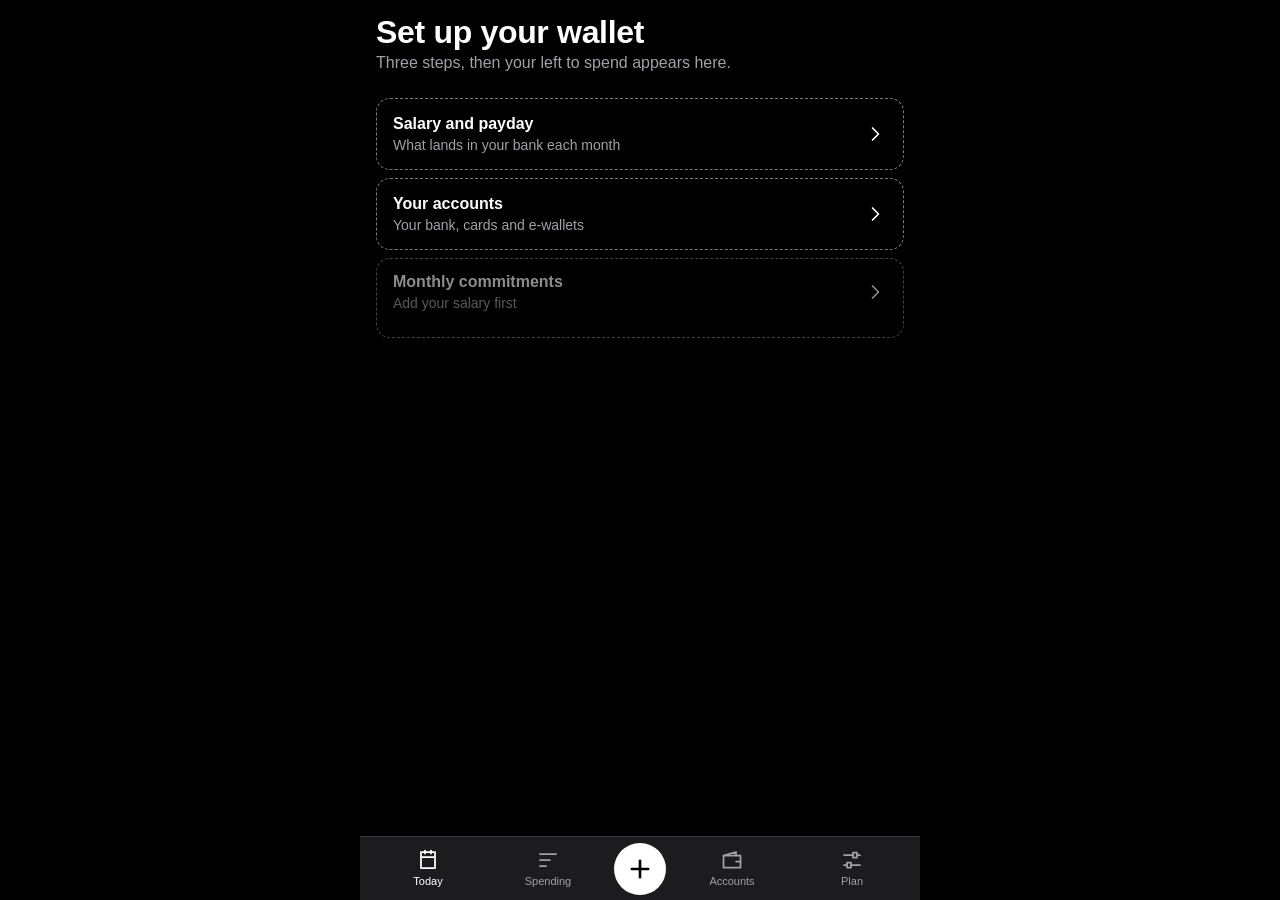
==== index.html @ de6850b3 "feat: redesign UI as Wallet cards Co-Authored-By: Claude Opus 5.5 <noreply@anthropic.com> Claude-Ses" ====
<!doctype html>
<html lang="en">
<head>
<meta charset="utf-8">
<meta name="viewport" content="width=device-width,initial-scale=1,viewport-fit=cover">
<title>Left to Spend</title>
<meta name="description" content="Personal finance tracker: how much more you can spend and how much to save.">
<meta name="theme-color" content="#000000">
<meta name="apple-mobile-web-app-capable" content="yes">
<meta name="apple-mobile-web-app-status-bar-style" content="black-translucent">
<meta name="apple-mobile-web-app-title" content="Left to Spend">
<link rel="manifest" href="manifest.webmanifest">
<link rel="apple-touch-icon" href="icons/icon-180.png">
<link rel="icon" href="icons/icon-192.png">
<link rel="stylesheet" href="styles.css">
</head>
<body>
<svg width="0" height="0" class="sprite" aria-hidden="true">
  <defs>
    <symbol id="i-today" viewBox="0 0 24 24"><path d="M5 4h14v16H5zM5 9h14M9 2.5v3M15 2.5v3"/></symbol>
    <symbol id="i-spending" viewBox="0 0 24 24"><path d="M4 6h16M4 12h10M4 18h6"/></symbol>
    <symbol id="i-accounts" viewBox="0 0 24 24"><path d="M3.5 7.5h17v12h-17zM3.5 7.5 16 4v3.5M16 13.5h4.5"/></symbol>
    <symbol id="i-plan" viewBox="0 0 24 24"><path d="M4 7h9M17 7h3M4 17h3M11 17h9"/><path d="M13 4.5h4v5h-4zM7 14.5h4v5H7z"/></symbol>
    <symbol id="i-add" viewBox="0 0 24 24"><path d="M12 5v14M5 12h14"/></symbol>
    <symbol id="i-back" viewBox="0 0 24 24"><path d="m14.5 6-6 6 6 6"/></symbol>
    <symbol id="i-next" viewBox="0 0 24 24"><path d="m9.5 6 6 6-6 6"/></symbol>
    <symbol id="i-check" viewBox="0 0 24 24"><path d="m5 12.5 4.5 4.5L19 7.5"/></symbol>
  </defs>
</svg>
<main id="view"></main>
<nav class="tabs" aria-label="Main">
  <button data-act="tab" data-tab="today"><svg class="icon"><use href="#i-today"/></svg>Today</button>
  <button data-act="tab" data-tab="spending"><svg class="icon"><use href="#i-spending"/></svg>Spending</button>
  <button class="add" data-act="add" aria-label="Add entry"><svg class="icon"><use href="#i-add"/></svg></button>
  <button data-act="tab" data-tab="accounts"><svg class="icon"><use href="#i-accounts"/></svg>Accounts</button>
  <button data-act="tab" data-tab="plan"><svg class="icon"><use href="#i-plan"/></svg>Plan</button>
</nav>
<dialog id="sheet" aria-labelledby="sheet-title"></dialog>
<div id="toast" role="status"></div>
<script type="module" src="app.js"></script>
</body>
</html>
---- styles.css ----
:root {
  --ground: #000;
  --surface: #1c1c1e;
  --surface-up: #2c2c2e;
  --line: #38383a;
  --stroke: #7c7c80;
  --text: #fff;
  --text-soft: #a1a1a6;
  --card-save: #1f6feb;
  --card-credit: #c9481f;
  --card-wallet: #12805a;
  --card-bank: #2c2c2e;
  --link: #5aa2ff;
  --gain: #30d158;
  --alert: #ff7a5c;
  --scrim: rgb(0 0 0 / .6);
  --ui: -apple-system, BlinkMacSystemFont, "SF Pro Text", "Segoe UI", Roboto, sans-serif;
  --tabs: calc(64px + env(safe-area-inset-bottom));
  --s-1: 4px;
  --s-2: 8px;
  --s-3: 12px;
  --s-4: 16px;
  --s-5: 24px;
  --s-6: 32px;
  --r-card: 14px;
  --r-control: 10px;
  --t-tab: .6875rem;
  --t-meta: .875rem;
  --t-body: 1rem;
  --t-section: 1.25rem;
  --t-title: 2rem;
  --t-figure: 3.25rem;
  color-scheme: dark;
}

* { box-sizing: border-box; -webkit-tap-highlight-color: transparent; }
[hidden] { display: none !important; }

html { -webkit-text-size-adjust: 100%; scrollbar-color: var(--line) var(--ground); }

body {
  margin: 0;
  background: var(--ground);
  color: var(--text);
  font: 400 var(--t-body)/1.4 var(--ui);
  font-variant-numeric: tabular-nums;
  caret-color: var(--link);
}

::selection { background: var(--card-save); color: var(--text); }
:focus-visible { outline: 2px solid var(--text); outline-offset: 2px; }
h1, h2, p { margin: 0; }
h1, h2 { text-wrap: balance; }
p { text-wrap: pretty; }
button, input, select { font: inherit; color: inherit; }
button { background: none; border: 0; padding: 0; cursor: pointer; }
fieldset { border: 0; margin: 0; padding: 0; min-width: 0; }
legend { padding: 0; }
.sprite { position: absolute; }

.icon {
  width: 24px; height: 24px;
  flex: none;
  fill: none; stroke: currentColor; stroke-width: 1.75;
  stroke-linecap: round; stroke-linejoin: round;
}

.visually-hidden { position: absolute; width: 1px; height: 1px; overflow: hidden; clip-path: inset(50%); white-space: nowrap; }

#view {
  max-width: 560px;
  margin: 0 auto;
  padding: calc(env(safe-area-inset-top) + var(--s-3)) var(--s-4) calc(var(--tabs) + var(--s-6));
}

.topline { display: flex; justify-content: space-between; align-items: center; gap: var(--s-3); min-height: 40px; }
h1 { font-size: var(--t-title); line-height: 1.15; font-weight: 700; letter-spacing: -.01em; }
.sync-warning { color: var(--alert); font-size: var(--t-meta); }

/* The answer */
.hero { container-type: inline-size; margin-top: var(--s-2); }

.figure {
  /* Fits any amount: .58em per character of system bold. */
  font-size: min(var(--t-figure), calc(100cqw / (var(--len, 8) * .58)));
  font-weight: 700;
  line-height: 1.15;
  letter-spacing: -.02em;
  white-space: nowrap;
}
.hero[data-state="over"] .figure { color: var(--alert); }

.hero-sub { color: var(--text-soft); }
.hero-sub b { color: var(--text); font-weight: 600; }
.hero[data-state="over"] .hero-sub b { color: var(--alert); }

/* Wallet stack */
.stack { list-style: none; margin: var(--s-5) 0 0; padding: 0; }
.stack li + li { margin-top: -18px; }
.stack li:last-child .acct { padding-bottom: var(--s-5); }

.acct {
  position: relative;
  width: 100%; min-height: 72px;
  display: flex; justify-content: space-between; align-items: flex-start; gap: var(--s-3);
  padding: var(--s-3) var(--s-4) calc(var(--s-5) + var(--s-2));
  border-radius: var(--r-card);
  background: var(--card-bank);
  box-shadow: 0 -2px 8px rgb(0 0 0 / .35);
  text-align: left;
  color: var(--text);
}
.acct[data-type="save"] { background: var(--card-save); }
.acct[data-type="card"] { background: var(--card-credit); }
.acct[data-type="ewallet"] { background: var(--card-wallet); }
.acct[data-type="bank"] { background: var(--card-bank); }
.acct-main { min-width: 0; }
.acct-name { display: block; font-weight: 600; overflow-wrap: anywhere; }
.acct-type { display: block; font-size: var(--t-meta); }
.acct-balance { font-weight: 600; white-space: nowrap; }
.acct-unit { font-weight: 400; }

.acct.ghost {
  background: var(--ground);
  border: 1px dashed var(--stroke);
  box-shadow: none;
  align-items: center;
}
.stack:has(.ghost) li + li { margin-top: var(--s-2); }
.stack:has(.ghost) .acct { padding-bottom: var(--s-3); }
.acct.ghost .acct-type { color: var(--text-soft); }
.acct.ghost:active { background: var(--surface); }
.acct:disabled { opacity: .55; cursor: default; }

/* Sections */
.block { margin-top: var(--s-6); }
.block > h2 { font-size: var(--t-section); font-weight: 600; line-height: 1.2; margin-bottom: var(--s-2); }
.block-note { color: var(--text-soft); font-size: var(--t-meta); line-height: 1.45; }
.date-head { margin: var(--s-4) 0 var(--s-2); color: var(--text-soft); font-size: var(--t-meta); font-weight: 600; }
.empty { color: var(--text-soft); padding: var(--s-3) 0; }

.notice { background: var(--surface); border-radius: var(--r-card); padding: var(--s-4); margin-top: var(--s-5); display: grid; gap: var(--s-3); }
.notice-actions { display: flex; gap: var(--s-2); }

.rows { list-style: none; margin: 0; padding: 0 var(--s-4); background: var(--surface); border-radius: var(--r-card); }
.rows > li + li { border-top: 1px solid var(--line); }

.row {
  width: 100%; min-height: 60px;
  display: flex; justify-content: space-between; align-items: center; gap: var(--s-3);
  padding: var(--s-2) 0; text-align: left;
}
.row-main { min-width: 0; }
.row-title { display: block; overflow-wrap: anywhere; }
.row-sub { display: block; color: var(--text-soft); font-size: var(--t-meta); overflow-wrap: anywhere; }
.row-amount { white-space: nowrap; }
.row-amount.in { color: var(--gain); }

.sum-table { width: 100%; border-collapse: collapse; }
.sum-table th, .sum-table td { padding: var(--s-2) 0; border-top: 1px solid var(--line); }
.sum-table tr:first-child th, .sum-table tr:first-child td { border-top: 0; }
.sum-table th { font-weight: 400; text-align: left; color: var(--text-soft); overflow-wrap: anywhere; }
.sum-table td { text-align: right; white-space: nowrap; padding-left: var(--s-3); }
.sum-table .total th, .sum-table .total td { color: var(--text); font-weight: 600; }
.sum-group { background: var(--surface); border-radius: var(--r-card); padding: var(--s-2) var(--s-4); }
dialog .sum-group { background: var(--surface-up); margin-top: var(--s-4); }
dialog .sum-table th, dialog .sum-table td { border-color: var(--stroke); }

.spoken { font-size: var(--t-section); font-weight: 600; margin-bottom: var(--s-2); }

/* Spending */
.cycle-nav { display: flex; justify-content: space-between; align-items: center; margin-top: var(--s-1); }
.cycle-nav button { width: 44px; height: 44px; display: grid; place-items: center; }
.cycle-nav button:first-child { margin-left: -10px; }
.cycle-nav button:last-child { margin-right: -10px; }
.cycle-nav button:disabled { opacity: .35; cursor: default; }
.cycle-nav span { font-weight: 600; }

.cats { background: var(--surface); border-radius: var(--r-card); padding: var(--s-2) var(--s-4); }
.cat { display: block; width: 100%; padding: var(--s-2) 0 var(--s-3); text-align: left; }
.cat[aria-pressed="true"] .cat-label { color: var(--link); }
.cat-label { display: flex; justify-content: space-between; gap: var(--s-3); margin-bottom: var(--s-1); }
.cat-track { display: block; height: 6px; }
.cat-bar { display: block; height: 6px; min-width: 6px; border-radius: 0 4px 4px 0; background: var(--card-save); }

/* Controls */
.btn {
  min-height: 44px; padding: 0 var(--s-4);
  display: inline-flex; align-items: center; justify-content: center;
  border-radius: var(--r-control);
  font-weight: 600;
  background: var(--surface-up); color: var(--text);
}
.btn.primary { background: var(--text); color: var(--ground); }
.btn.wide { width: 100%; margin-top: var(--s-3); }
.btn.danger { width: 100%; margin-top: var(--s-5); background: none; color: var(--alert); border: 1px solid var(--alert); }

.field { display: block; margin-top: var(--s-4); }
.field-label { display: block; font-size: var(--t-meta); font-weight: 600; margin-bottom: var(--s-1); }
.field input, .field select {
  width: 100%; min-height: 48px; padding: 0 var(--s-3);
  border-radius: var(--r-control);
  border: 1px solid var(--stroke);
  background: var(--surface);
  font-size: var(--t-body);
  -webkit-appearance: none; appearance: none;
}
.field input::placeholder { color: var(--text-soft); opacity: 1; }
.field select {
  padding-right: 36px;
  background: var(--surface) url("data:image/svg+xml,%3Csvg xmlns='http://www.w3.org/2000/svg' width='16' height='16' fill='none' stroke='%23a1a1a6' stroke-width='1.75' stroke-linecap='round' stroke-linejoin='round'%3E%3Cpath d='m3.5 6 4.5 4.5L12.5 6'/%3E%3C/svg%3E") no-repeat right 12px center;
}
dialog .field input { background: var(--surface-up); }
dialog .field select { background-color: var(--surface-up); }
.field-hint { display: block; margin-top: var(--s-1); font-size: var(--t-meta); color: var(--text-soft); }

.switch-row { display: flex; justify-content: space-between; align-items: center; gap: var(--s-3); min-height: 48px; margin-top: var(--s-3); }
.switch-row input {
  -webkit-appearance: none; appearance: none;
  flex: none; position: relative; margin: 0;
  width: 51px; height: 31px;
  border-radius: 16px;
  background: var(--stroke);
  transition: background .2s;
  cursor: pointer;
}
.switch-row input::after {
  content: "";
  position: absolute; top: 2px; left: 2px;
  width: 27px; height: 27px;
  border-radius: 50%;
  background: var(--text);
  box-shadow: 0 1px 3px rgb(0 0 0 / .3);
  transition: transform .2s cubic-bezier(.16, 1, .3, 1);
}
.switch-row input:checked { background: var(--card-wallet); }
.switch-row input:checked::after { transform: translateX(20px); }

.error { color: var(--alert); font-size: var(--t-meta); margin-top: var(--s-2); }
.error:empty { display: none; }

/* Tab bar */
.tabs {
  position: fixed; inset: auto 0 0; z-index: 5;
  max-width: 560px; margin: 0 auto;
  display: grid; grid-template-columns: 1fr 1fr 64px 1fr 1fr; align-items: center; justify-items: center;
  height: var(--tabs);
  padding: 0 var(--s-2) env(safe-area-inset-bottom);
  background: var(--surface);
  border-top: 1px solid var(--line);
}
.tabs button {
  display: grid; justify-items: center; gap: 2px;
  min-width: 56px; min-height: 48px;
  align-content: center;
  font-size: min(var(--t-tab), 15px); font-weight: 500;
  color: var(--text-soft);
}
.tabs button[aria-current="page"] { color: var(--text); }
.tabs .add {
  width: 52px; height: 52px; min-width: 0;
  border-radius: 50%;
  background: var(--text); color: var(--ground);
}
.tabs .add .icon { width: 28px; height: 28px; stroke-width: 2.25; }

/* Sheet */
dialog {
  position: fixed; inset: auto 0 0; margin: 0 auto;
  width: 100%; max-width: 560px; max-height: calc(100dvh - env(safe-area-inset-top) - 16px);
  padding: 0; border: 0;
  border-radius: var(--r-card) var(--r-card) 0 0;
  background: var(--surface); color: var(--text);
  overflow: auto;
  overscroll-behavior: contain;
}
dialog::backdrop { background: var(--scrim); }
body:has(dialog[open]) { overflow: hidden; }

.sheet-head {
  position: sticky; top: 0; z-index: 1;
  display: grid; grid-template-columns: 1fr auto 1fr; gap: var(--s-2); align-items: center;
  min-height: 56px; padding: 0 var(--s-4);
  background: var(--surface);
  border-bottom: 1px solid var(--line);
}
.sheet-head h2 { text-align: center; font-size: var(--t-body); font-weight: 600; }
.sheet-head button { min-height: 44px; color: var(--link); text-align: left; white-space: nowrap; }
.sheet-head .save { font-weight: 600; text-align: right; }

.sheet-body { padding: var(--s-2) var(--s-4) calc(var(--s-5) + env(safe-area-inset-bottom)); }
.sheet-amount { font-size: var(--t-title); font-weight: 700; margin-top: var(--s-3); }

.amount-field input {
  height: 72px;
  font-size: var(--t-figure); font-weight: 700; letter-spacing: -.02em;
  border: 0; border-bottom: 1px solid var(--stroke); border-radius: 0;
  background: none !important;
  padding: 0;
}
.amount-field input:focus-visible { outline: 0; border-bottom: 2px solid var(--text); }

.seg-group { margin-top: var(--s-3); }
.seg { display: flex; flex-wrap: wrap; gap: 2px; padding: 2px; border-radius: var(--r-control); background: var(--surface-up); }
.seg label { position: relative; flex: 1 1 30%; }
.seg input { position: absolute; opacity: 0; inset: 0; margin: 0; }
.seg span { display: grid; place-items: center; min-height: 44px; padding: 0 var(--s-2); border-radius: var(--s-2); font-size: var(--t-meta); font-weight: 500; }
.seg input:checked + span { background: var(--stroke); color: var(--ground); font-weight: 600; }
.seg input:focus-visible + span { outline: 2px solid var(--text); }

fieldset.field { margin-top: var(--s-4); }
.chips { display: flex; flex-wrap: wrap; gap: var(--s-2); }
.chips label { position: relative; }
.chips input { position: absolute; opacity: 0; inset: 0; margin: 0; }
.chips span { display: grid; place-items: center; min-height: 44px; padding: 0 var(--s-4); border-radius: 22px; border: 1px solid var(--stroke); font-size: var(--t-meta); font-weight: 500; }
.chips input:checked + span { background: var(--text); border-color: var(--text); color: var(--ground); font-weight: 600; }
.chips input:focus-visible + span { outline: 2px solid var(--text); outline-offset: 2px; }

form:not([data-type="spend"]) .only-spend,
form[data-type="transfer"] .not-transfer,
form:not([data-type="transfer"]) .only-transfer,
form[data-type="card"] .not-card,
form:not([data-type="card"]) .only-card { display: none; }

#toast {
  position: fixed; left: var(--s-4); right: var(--s-4); z-index: 10;
  bottom: calc(var(--tabs) + var(--s-3));
  max-width: 528px; margin: 0 auto;
  display: flex; justify-content: space-between; align-items: center; gap: var(--s-3);
  min-height: 48px; padding: var(--s-2) var(--s-4);
  border-radius: var(--r-control);
  background: var(--surface-up); color: var(--text);
  box-shadow: 0 2px 8px rgb(0 0 0 / .5);
  opacity: 0; transform: translateY(8px); pointer-events: none;
  transition: opacity .2s, transform .2s cubic-bezier(.16, 1, .3, 1);
}
#toast.show { opacity: 1; transform: none; pointer-events: auto; }
#toast button { min-height: 44px; color: var(--link); font-weight: 600; }

@media (prefers-reduced-motion: reduce) {
  #toast, .switch-row input, .switch-row input::after { transition: none; }
}
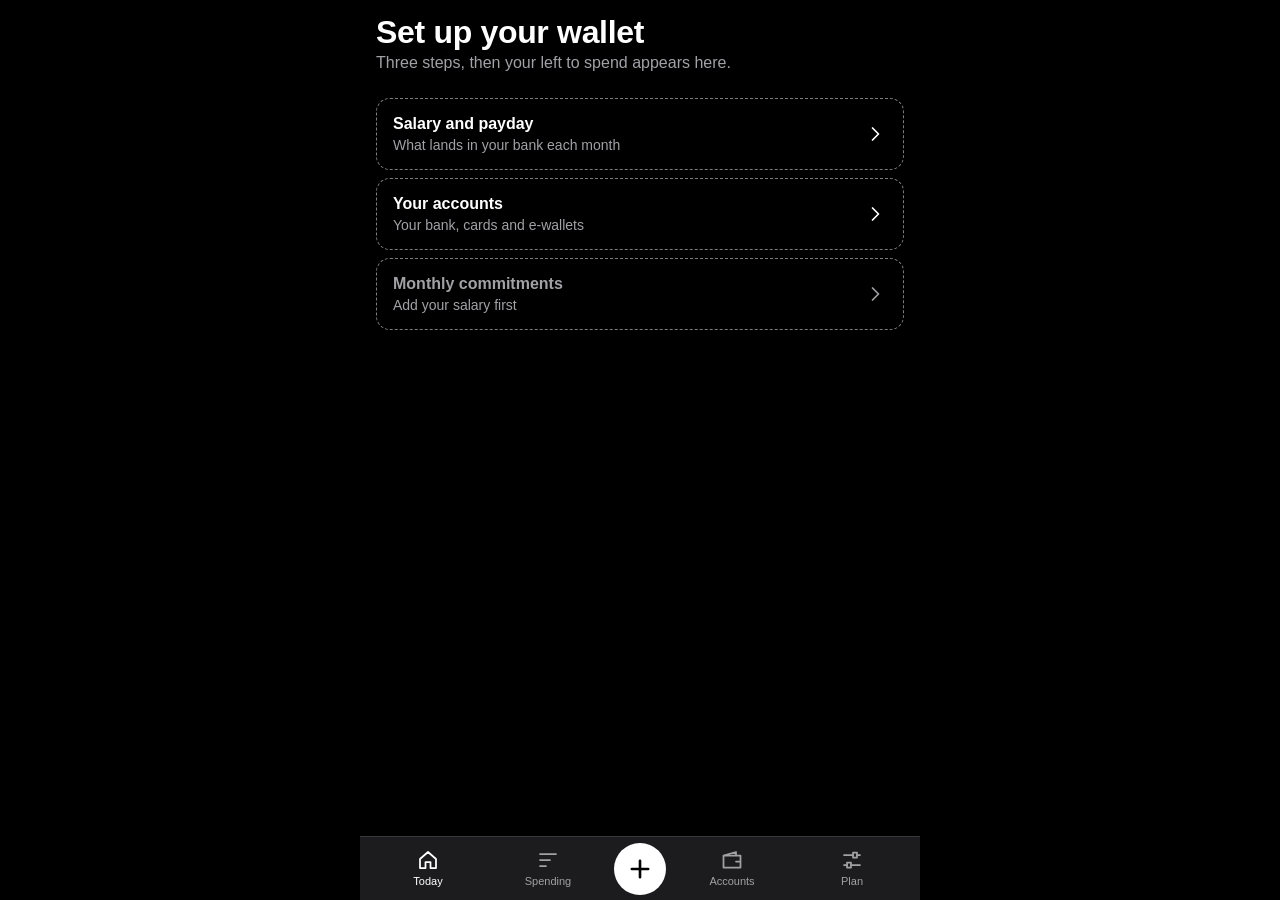
==== commit b6203f12: "fix: group forms, keep colours for kinds, add pressed states Co-Authored-By: Claude Opus 5.5 <norepl" ====
--- a/index.html
+++ b/index.html
@@ -17,7 +17,7 @@
 <body>
 <svg width="0" height="0" class="sprite" aria-hidden="true">
   <defs>
-    <symbol id="i-today" viewBox="0 0 24 24"><path d="M5 4h14v16H5zM5 9h14M9 2.5v3M15 2.5v3"/></symbol>
+    <symbol id="i-today" viewBox="0 0 24 24"><path d="m4 11 8-7 8 7v9h-5.5v-6h-5v6H4z"/></symbol>
     <symbol id="i-spending" viewBox="0 0 24 24"><path d="M4 6h16M4 12h10M4 18h6"/></symbol>
     <symbol id="i-accounts" viewBox="0 0 24 24"><path d="M3.5 7.5h17v12h-17zM3.5 7.5 16 4v3.5M16 13.5h4.5"/></symbol>
     <symbol id="i-plan" viewBox="0 0 24 24"><path d="M4 7h9M17 7h3M4 17h3M11 17h9"/><path d="M13 4.5h4v5h-4zM7 14.5h4v5H7z"/></symbol>
--- a/styles.css
+++ b/styles.css
@@ -37,13 +37,18 @@
 [hidden] { display: none !important; }
 
 html { -webkit-text-size-adjust: 100%; scrollbar-color: var(--line) var(--ground); }
+/* Lets the iPhone text size setting scale every rem. */
+@supports (font: -apple-system-body) { html { font: -apple-system-body; } }
+
+.figure, .acct-balance, .row-amount, .spoken, .sheet-amount, .sum-table td, .hero-sub b, .cat-label, .grow input, .amount-field input {
+  font-variant-numeric: tabular-nums;
+}
 
 body {
   margin: 0;
   background: var(--ground);
   color: var(--text);
   font: 400 var(--t-body)/1.4 var(--ui);
-  font-variant-numeric: tabular-nums;
   caret-color: var(--link);
 }
 
@@ -91,7 +96,7 @@
 .hero[data-state="over"] .figure { color: var(--alert); }
 
 .hero-sub { color: var(--text-soft); }
-.hero-sub b { color: var(--text); font-weight: 600; }
+.hero-sub b { color: var(--text); font-weight: 600; white-space: nowrap; }
 .hero[data-state="over"] .hero-sub b { color: var(--alert); }
 
 /* Wallet stack */
@@ -102,7 +107,7 @@
 .acct {
   position: relative;
   width: 100%; min-height: 72px;
-  display: flex; justify-content: space-between; align-items: flex-start; gap: var(--s-3);
+  display: flex; flex-wrap: wrap; justify-content: space-between; align-items: flex-start; gap: var(--s-1) var(--s-3);
   padding: var(--s-3) var(--s-4) calc(var(--s-5) + var(--s-2));
   border-radius: var(--r-card);
   background: var(--card-bank);
@@ -114,10 +119,10 @@
 .acct[data-type="card"] { background: var(--card-credit); }
 .acct[data-type="ewallet"] { background: var(--card-wallet); }
 .acct[data-type="bank"] { background: var(--card-bank); }
-.acct-main { min-width: 0; }
+.acct-main { flex: 1 1 11ch; min-width: 0; }
 .acct-name { display: block; font-weight: 600; overflow-wrap: anywhere; }
 .acct-type { display: block; font-size: var(--t-meta); }
-.acct-balance { font-weight: 600; white-space: nowrap; }
+.acct-balance { margin-left: auto; font-weight: 600; white-space: nowrap; }
 .acct-unit { font-weight: 400; }
 
 .acct.ghost {
@@ -127,10 +132,10 @@
   align-items: center;
 }
 .stack:has(.ghost) li + li { margin-top: var(--s-2); }
-.stack:has(.ghost) .acct { padding-bottom: var(--s-3); }
+.stack:has(.ghost) li .acct { padding-bottom: var(--s-3); }
 .acct.ghost .acct-type { color: var(--text-soft); }
 .acct.ghost:active { background: var(--surface); }
-.acct:disabled { opacity: .55; cursor: default; }
+.acct:disabled { color: var(--text-soft); cursor: default; }
 
 /* Sections */
 .block { margin-top: var(--s-6); }
@@ -181,7 +186,7 @@
 .cat[aria-pressed="true"] .cat-label { color: var(--link); }
 .cat-label { display: flex; justify-content: space-between; gap: var(--s-3); margin-bottom: var(--s-1); }
 .cat-track { display: block; height: 6px; }
-.cat-bar { display: block; height: 6px; min-width: 6px; border-radius: 0 4px 4px 0; background: var(--card-save); }
+.cat-bar { display: block; height: 6px; min-width: 6px; border-radius: 0 4px 4px 0; background: var(--text); }
 
 /* Controls */
 .btn {
@@ -212,10 +217,33 @@
 }
 dialog .field input { background: var(--surface-up); }
 dialog .field select { background-color: var(--surface-up); }
+.form-rows { margin-top: var(--s-3); }
+.grow {
+  display: flex; justify-content: space-between; align-items: center; gap: var(--s-3);
+  min-height: 52px;
+}
+.grow + .grow { border-top: 1px solid var(--line); }
+.grow > span { flex: 1 1 auto; min-width: 0; }
+.grow input:not([type="checkbox"]), .grow select {
+  flex: 0 1 46%; min-width: 0; min-height: 44px;
+  border: 0; border-radius: var(--s-2);
+  background: none;
+  font-size: var(--t-body);
+  text-align: right;
+  -webkit-appearance: none; appearance: none;
+}
+.grow input::placeholder { color: var(--text-soft); opacity: 1; }
+.grow select {
+  padding-right: 22px;
+  background: url("data:image/svg+xml,%3Csvg xmlns='http://www.w3.org/2000/svg' width='16' height='16' fill='none' stroke='%23a1a1a6' stroke-width='1.75' stroke-linecap='round' stroke-linejoin='round'%3E%3Cpath d='m3.5 6 4.5 4.5L12.5 6'/%3E%3C/svg%3E") no-repeat right center;
+  text-overflow: ellipsis;
+}
+dialog .form-rows { background: var(--surface-up); }
+dialog .grow + .grow { border-color: var(--stroke); }
+.form-note { margin-top: var(--s-2); }
 .field-hint { display: block; margin-top: var(--s-1); font-size: var(--t-meta); color: var(--text-soft); }
 
-.switch-row { display: flex; justify-content: space-between; align-items: center; gap: var(--s-3); min-height: 48px; margin-top: var(--s-3); }
-.switch-row input {
+.grow input[type="checkbox"] {
   -webkit-appearance: none; appearance: none;
   flex: none; position: relative; margin: 0;
   width: 51px; height: 31px;
@@ -224,7 +252,7 @@
   transition: background .2s;
   cursor: pointer;
 }
-.switch-row input::after {
+.grow input[type="checkbox"]::after {
   content: "";
   position: absolute; top: 2px; left: 2px;
   width: 27px; height: 27px;
@@ -233,8 +261,8 @@
   box-shadow: 0 1px 3px rgb(0 0 0 / .3);
   transition: transform .2s cubic-bezier(.16, 1, .3, 1);
 }
-.switch-row input:checked { background: var(--card-wallet); }
-.switch-row input:checked::after { transform: translateX(20px); }
+.grow input[type="checkbox"]:checked { background: var(--card-wallet); }
+.grow input[type="checkbox"]:checked::after { transform: translateX(20px); }
 
 .error { color: var(--alert); font-size: var(--t-meta); margin-top: var(--s-2); }
 .error:empty { display: none; }
@@ -274,6 +302,8 @@
   overflow: auto;
   overscroll-behavior: contain;
 }
+dialog[open] { animation: sheet-up .28s cubic-bezier(.16, 1, .3, 1); }
+@keyframes sheet-up { from { transform: translateY(32px); opacity: 0; } }
 dialog::backdrop { background: var(--scrim); }
 body:has(dialog[open]) { overflow: hidden; }
 
@@ -305,7 +335,7 @@
 .seg label { position: relative; flex: 1 1 30%; }
 .seg input { position: absolute; opacity: 0; inset: 0; margin: 0; }
 .seg span { display: grid; place-items: center; min-height: 44px; padding: 0 var(--s-2); border-radius: var(--s-2); font-size: var(--t-meta); font-weight: 500; }
-.seg input:checked + span { background: var(--stroke); color: var(--ground); font-weight: 600; }
+.seg input:checked + span { background: var(--text); color: var(--ground); font-weight: 600; }
 .seg input:focus-visible + span { outline: 2px solid var(--text); }
 
 fieldset.field { margin-top: var(--s-4); }
@@ -337,6 +367,15 @@
 #toast.show { opacity: 1; transform: none; pointer-events: auto; }
 #toast button { min-height: 44px; color: var(--link); font-weight: 600; }
 
+.acct:active:not(:disabled), .btn:active, .tabs .add:active { filter: brightness(.82); }
+.row:active, .cat:active, .tabs button:not(.add):active, .sheet-head button:active { opacity: .6; }
+@media (hover: hover) {
+  .acct:hover:not(:disabled), .btn:hover, .tabs .add:hover { filter: brightness(1.12); }
+  .row:hover, .cat:hover { opacity: .85; }
+  .tabs button:not(.add):hover { color: var(--text); }
+}
+
 @media (prefers-reduced-motion: reduce) {
-  #toast, .switch-row input, .switch-row input::after { transition: none; }
-}
+  #toast, .grow input[type="checkbox"], .grow input[type="checkbox"]::after { transition: none; }
+  dialog[open] { animation: none; }
+}
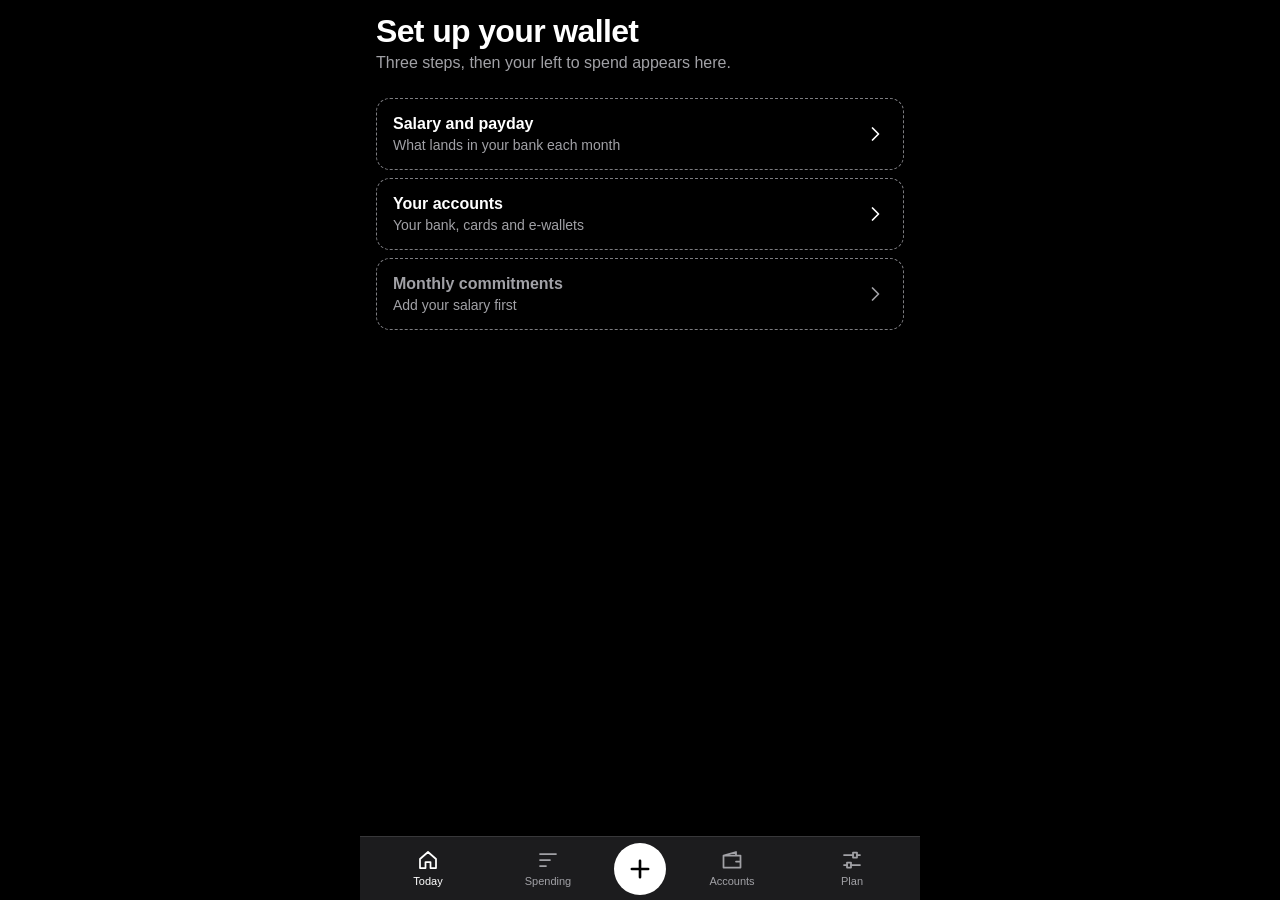
==== commit 70ddc10a: "feat: add pace bar, category colours and stronger type hierarchy Co-Authored-By: Claude Opus 5.5 <no" ====
--- a/index.html
+++ b/index.html
@@ -24,6 +24,14 @@
     <symbol id="i-add" viewBox="0 0 24 24"><path d="M12 5v14M5 12h14"/></symbol>
     <symbol id="i-back" viewBox="0 0 24 24"><path d="m14.5 6-6 6 6 6"/></symbol>
     <symbol id="i-next" viewBox="0 0 24 24"><path d="m9.5 6 6 6-6 6"/></symbol>
+    <symbol id="c-food" viewBox="0 0 24 24"><path d="M8 3v7a2.5 2.5 0 0 1-2 2.4V21M8 3v5M5 3v6a3 3 0 0 0 3 3M11 3v6a3 3 0 0 1-3 3v9M17 21v-7h2V6c0-1.7-1-3-3-3v11"/></symbol>
+    <symbol id="c-groceries" viewBox="0 0 24 24"><path d="M4 9h16l-2 11H6zM8 9l3-6M16 9l-3-6"/></symbol>
+    <symbol id="c-transport" viewBox="0 0 24 24"><path d="M4 16v-3l2-6h12l2 6v3zM4 13h16M6 16v3M18 16v3M7.5 14.5h.01M16.5 14.5h.01"/></symbol>
+    <symbol id="c-shopping" viewBox="0 0 24 24"><path d="M5 8h14l1 13H4zM9 8V6a3 3 0 0 1 6 0v2"/></symbol>
+    <symbol id="c-bills" viewBox="0 0 24 24"><path d="M6 3h12v18l-3-2-3 2-3-2-3 2zM9 8h6M9 12h6"/></symbol>
+    <symbol id="c-health" viewBox="0 0 24 24"><path d="M12 20S4 15 4 9.5A4.5 4.5 0 0 1 12 7a4.5 4.5 0 0 1 8 2.5C20 15 12 20 12 20Z"/></symbol>
+    <symbol id="c-fun" viewBox="0 0 24 24"><path d="m12 3 2.6 5.700 6.200.7-4.6 4.200 1.3 6.100L12 16.6 6.5 19.700l1.3-6.100L3.200 9.400l6.200-.7z"/></symbol>
+    <symbol id="c-other" viewBox="0 0 24 24"><path d="M5 12h.01M12 12h.01M19 12h.01"/></symbol>
     <symbol id="i-check" viewBox="0 0 24 24"><path d="m5 12.5 4.5 4.5L19 7.5"/></symbol>
   </defs>
 </svg>
--- a/styles.css
+++ b/styles.css
@@ -13,6 +13,15 @@
   --link: #5aa2ff;
   --gain: #30d158;
   --alert: #ff7a5c;
+  --caution: #ffd60a;
+  --c-food: #d47a08;
+  --c-groceries: #1a9c5e;
+  --c-transport: #3f8cff;
+  --c-shopping: #ee4a70;
+  --c-bills: #b09000;
+  --c-health: #16a3a0;
+  --c-fun: #b565f0;
+  --c-other: #c8693f;
   --scrim: rgb(0 0 0 / .6);
   --ui: -apple-system, BlinkMacSystemFont, "SF Pro Text", "Segoe UI", Roboto, sans-serif;
   --tabs: calc(64px + env(safe-area-inset-bottom));
@@ -29,7 +38,7 @@
   --t-body: 1rem;
   --t-section: 1.25rem;
   --t-title: 2rem;
-  --t-figure: 3.25rem;
+  --t-figure: 4rem;
   color-scheme: dark;
 }
 
@@ -52,7 +61,7 @@
   caret-color: var(--link);
 }
 
-::selection { background: var(--card-save); color: var(--text); }
+::selection { background: var(--text); color: var(--ground); }
 :focus-visible { outline: 2px solid var(--text); outline-offset: 2px; }
 h1, h2, p { margin: 0; }
 h1, h2 { text-wrap: balance; }
@@ -79,20 +88,65 @@
 }
 
 .topline { display: flex; justify-content: space-between; align-items: center; gap: var(--s-3); min-height: 40px; }
-h1 { font-size: var(--t-title); line-height: 1.15; font-weight: 700; letter-spacing: -.01em; }
+h1 { font-size: var(--t-title); line-height: 1.1; font-weight: 700; letter-spacing: -.02em; }
+.topline.quiet { min-height: 24px; }
+.date { color: var(--text-soft); font-size: var(--t-meta); font-weight: 500; }
 .sync-warning { color: var(--alert); font-size: var(--t-meta); }
 
 /* The answer */
 .hero { container-type: inline-size; margin-top: var(--s-2); }
 
 .figure {
-  /* Fits any amount: .58em per character of system bold. */
-  font-size: min(var(--t-figure), calc(100cqw / (var(--len, 8) * .58)));
+  /* Fits any amount: .58em per character of system bold, plus the RM mark. */
+  font-size: min(var(--t-figure), calc(100cqw / ((var(--len, 5) + 1.4) * .58)));
   font-weight: 700;
-  line-height: 1.15;
-  letter-spacing: -.02em;
+  line-height: 1.05;
+  letter-spacing: -.03em;
   white-space: nowrap;
 }
+.figure .cur { font-size: .42em; font-weight: 600; letter-spacing: 0; color: var(--text-soft); }
+.hero-label { font-size: var(--t-section); font-weight: 600; line-height: 1.2; margin-top: var(--s-1); }
+.hero[data-state="over"] .hero-label { color: var(--alert); }
+.hero > .hero-sub { margin-top: var(--s-2); font-size: var(--t-meta); }
+
+.pace { position: relative; height: 8px; margin-top: var(--s-4); border-radius: 4px; background: var(--surface-up); }
+.pace-fill { display: block; height: 100%; min-width: 8px; border-radius: 4px; background: var(--gain); }
+.pace[data-pace="fast"] .pace-fill { background: var(--caution); }
+.pace[data-pace="over"] .pace-fill { background: var(--alert); }
+.pace-now { position: absolute; top: -3px; width: 2px; height: 14px; margin-left: -1px; border-radius: 1px; background: var(--text); box-shadow: 0 0 0 1px var(--ground); }
+.pace-row { display: flex; flex-wrap: wrap; justify-content: space-between; gap: 0 var(--s-3); margin-top: var(--s-2); font-size: var(--t-meta); color: var(--text-soft); }
+.pace-row b { color: var(--text); font-weight: 600; white-space: nowrap; }
+.pace-word { font-weight: 600; color: var(--gain); }
+.pace-word[data-pace="fast"] { color: var(--caution); }
+.pace-word[data-pace="over"] { color: var(--alert); }
+
+.mix { display: flex; gap: 2px; height: 10px; margin-top: var(--s-4); }
+.mix span { min-width: 4px; background: var(--stroke); }
+.mix span:first-child { border-radius: 4px 0 0 4px; }
+.mix span:last-child { border-radius: 0 4px 4px 0; }
+
+[data-cat="food"] { --hue: var(--c-food); }
+[data-cat="groceries"] { --hue: var(--c-groceries); }
+[data-cat="transport"] { --hue: var(--c-transport); }
+[data-cat="shopping"] { --hue: var(--c-shopping); }
+[data-cat="bills"] { --hue: var(--c-bills); }
+[data-cat="health"] { --hue: var(--c-health); }
+[data-cat="fun"] { --hue: var(--c-fun); }
+[data-cat="other"] { --hue: var(--c-other); }
+[data-cat="in"] { --hue: var(--gain); }
+.mix span[data-cat], .cat-bar[data-cat] { background: var(--hue); }
+
+.badge {
+  flex: none;
+  width: 36px; height: 36px;
+  display: grid; place-items: center;
+  border-radius: 50%;
+  background: var(--hue, var(--surface-up));
+  color: var(--ground);
+  font-size: var(--t-meta); font-weight: 600;
+}
+.badge:not([data-cat]), .badge[data-cat="move"] { color: var(--text); }
+.badge .icon { width: 20px; height: 20px; stroke-width: 2; }
 .hero[data-state="over"] .figure { color: var(--alert); }
 
 .hero-sub { color: var(--text-soft); }
@@ -101,6 +155,7 @@
 
 /* Wallet stack */
 .stack { list-style: none; margin: var(--s-5) 0 0; padding: 0; }
+.hero + .stack { margin-top: var(--s-5); }
 .stack li + li { margin-top: -18px; }
 .stack li:last-child .acct { padding-bottom: var(--s-5); }
 
@@ -139,7 +194,7 @@
 
 /* Sections */
 .block { margin-top: var(--s-6); }
-.block > h2 { font-size: var(--t-section); font-weight: 600; line-height: 1.2; margin-bottom: var(--s-2); }
+.block > h2 { font-size: var(--t-section); font-weight: 700; line-height: 1.2; letter-spacing: -.01em; margin-bottom: var(--s-3); }
 .block-note { color: var(--text-soft); font-size: var(--t-meta); line-height: 1.45; }
 .date-head { margin: var(--s-4) 0 var(--s-2); color: var(--text-soft); font-size: var(--t-meta); font-weight: 600; }
 .empty { color: var(--text-soft); padding: var(--s-3) 0; }
@@ -149,16 +204,17 @@
 
 .rows { list-style: none; margin: 0; padding: 0 var(--s-4); background: var(--surface); border-radius: var(--r-card); }
 .rows > li + li { border-top: 1px solid var(--line); }
+.rows > li:has(.badge) + li { border-image: linear-gradient(90deg, transparent 48px, var(--line) 48px) 1; }
 
 .row {
   width: 100%; min-height: 60px;
-  display: flex; justify-content: space-between; align-items: center; gap: var(--s-3);
+  display: flex; align-items: center; gap: var(--s-3);
   padding: var(--s-2) 0; text-align: left;
 }
-.row-main { min-width: 0; }
-.row-title { display: block; overflow-wrap: anywhere; }
+.row-main { flex: 1; min-width: 0; }
+.row-title { display: block; font-weight: 500; overflow-wrap: anywhere; }
 .row-sub { display: block; color: var(--text-soft); font-size: var(--t-meta); overflow-wrap: anywhere; }
-.row-amount { white-space: nowrap; }
+.row-amount { white-space: nowrap; font-weight: 500; }
 .row-amount.in { color: var(--gain); }
 
 .sum-table { width: 100%; border-collapse: collapse; }
@@ -171,6 +227,10 @@
 dialog .sum-group { background: var(--surface-up); margin-top: var(--s-4); }
 dialog .sum-table th, dialog .sum-table td { border-color: var(--stroke); }
 
+details { margin-top: var(--s-5); }
+summary { min-height: 44px; display: flex; align-items: center; color: var(--link); cursor: pointer; list-style: none; }
+summary::-webkit-details-marker { display: none; }
+
 .spoken { font-size: var(--t-section); font-weight: 600; margin-bottom: var(--s-2); }
 
 /* Spending */
@@ -182,9 +242,10 @@
 .cycle-nav span { font-weight: 600; }
 
 .cats { background: var(--surface); border-radius: var(--r-card); padding: var(--s-2) var(--s-4); }
-.cat { display: block; width: 100%; padding: var(--s-2) 0 var(--s-3); text-align: left; }
+.cat { display: flex; align-items: center; gap: var(--s-3); width: 100%; padding: var(--s-2) 0; text-align: left; }
+.cat-main { flex: 1; min-width: 0; }
 .cat[aria-pressed="true"] .cat-label { color: var(--link); }
-.cat-label { display: flex; justify-content: space-between; gap: var(--s-3); margin-bottom: var(--s-1); }
+.cat-label { display: flex; justify-content: space-between; gap: var(--s-3); margin-bottom: var(--s-1); font-weight: 500; }
 .cat-track { display: block; height: 6px; }
 .cat-bar { display: block; height: 6px; min-width: 6px; border-radius: 0 4px 4px 0; background: var(--text); }
 
@@ -224,6 +285,7 @@
 }
 .grow + .grow { border-top: 1px solid var(--line); }
 .grow > span { flex: 1 1 auto; min-width: 0; }
+.grow:has(select) > span { flex: none; }
 .grow input:not([type="checkbox"]), .grow select {
   flex: 0 1 46%; min-width: 0; min-height: 44px;
   border: 0; border-radius: var(--s-2);
@@ -235,6 +297,7 @@
 .grow input::placeholder { color: var(--text-soft); opacity: 1; }
 .grow select {
   padding-right: 22px;
+  flex: 1 1 0;
   background: url("data:image/svg+xml,%3Csvg xmlns='http://www.w3.org/2000/svg' width='16' height='16' fill='none' stroke='%23a1a1a6' stroke-width='1.75' stroke-linecap='round' stroke-linejoin='round'%3E%3Cpath d='m3.5 6 4.5 4.5L12.5 6'/%3E%3C/svg%3E") no-repeat right center;
   text-overflow: ellipsis;
 }
@@ -261,7 +324,7 @@
   box-shadow: 0 1px 3px rgb(0 0 0 / .3);
   transition: transform .2s cubic-bezier(.16, 1, .3, 1);
 }
-.grow input[type="checkbox"]:checked { background: var(--card-wallet); }
+.grow input[type="checkbox"]:checked { background: var(--gain); }
 .grow input[type="checkbox"]:checked::after { transform: translateX(20px); }
 
 .error { color: var(--alert); font-size: var(--t-meta); margin-top: var(--s-2); }
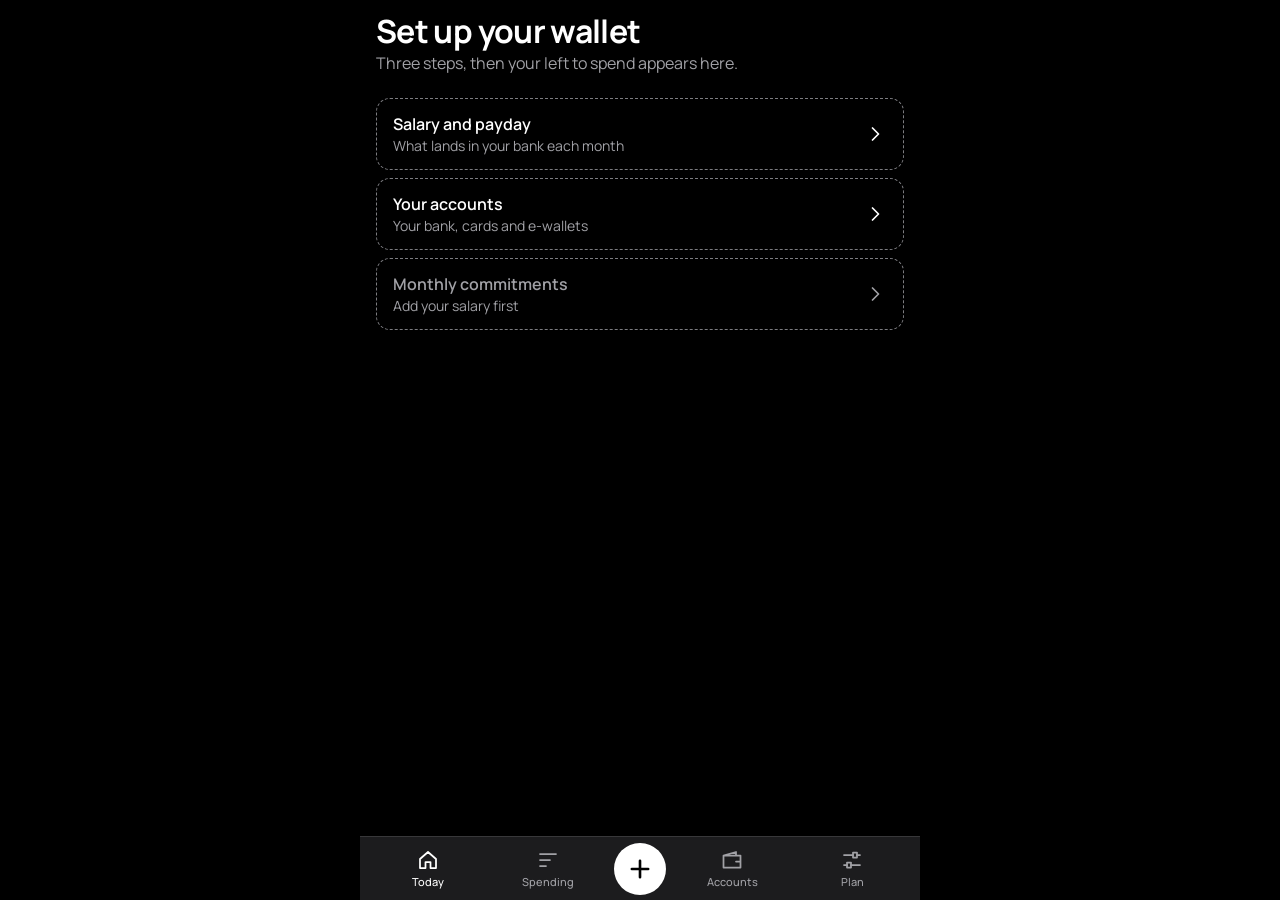
==== commit 44467e32: "feat: use Manrope for all type Co-Authored-By: Claude Opus 5.5 <noreply@anthropic.com> Claude-Sessio" ====
--- a/index.html
+++ b/index.html
@@ -12,6 +12,7 @@
 <link rel="manifest" href="manifest.webmanifest">
 <link rel="apple-touch-icon" href="icons/icon-180.png">
 <link rel="icon" href="icons/icon-192.png">
+<link rel="preload" href="fonts/manrope.woff2" as="font" type="font/woff2" crossorigin>
 <link rel="stylesheet" href="styles.css">
 </head>
 <body>
--- a/styles.css
+++ b/styles.css
@@ -1,3 +1,10 @@
+@font-face {
+  font-family: Manrope;
+  src: url(fonts/manrope.woff2) format("woff2");
+  font-weight: 200 800;
+  font-display: swap;
+}
+
 :root {
   --ground: #000;
   --surface: #1c1c1e;
@@ -23,7 +30,7 @@
   --c-fun: #b565f0;
   --c-other: #c8693f;
   --scrim: rgb(0 0 0 / .6);
-  --ui: -apple-system, BlinkMacSystemFont, "SF Pro Text", "Segoe UI", Roboto, sans-serif;
+  --ui: Manrope, -apple-system, BlinkMacSystemFont, "SF Pro Text", "Segoe UI", Roboto, sans-serif;
   --tabs: calc(64px + env(safe-area-inset-bottom));
   --s-1: 4px;
   --s-2: 8px;
@@ -49,7 +56,7 @@
 /* Lets the iPhone text size setting scale every rem. */
 @supports (font: -apple-system-body) { html { font: -apple-system-body; } }
 
-.figure, .acct-balance, .row-amount, .spoken, .sheet-amount, .sum-table td, .hero-sub b, .cat-label, .grow input, .amount-field input {
+.acct-balance, .row-amount, .sum-table td, .cat-label, .grow input {
   font-variant-numeric: tabular-nums;
 }
 
@@ -97,8 +104,8 @@
 .hero { container-type: inline-size; margin-top: var(--s-2); }
 
 .figure {
-  /* Fits any amount: .58em per character of system bold, plus the RM mark. */
-  font-size: min(var(--t-figure), calc(100cqw / ((var(--len, 5) + 1.4) * .58)));
+  /* Fits any amount: .62em per character of Manrope bold, plus the RM mark. */
+  font-size: min(var(--t-figure), calc(100cqw / ((var(--len, 5) + 1.4) * .62)));
   font-weight: 700;
   line-height: 1.05;
   letter-spacing: -.03em;
@@ -115,7 +122,6 @@
 .pace[data-pace="over"] .pace-fill { background: var(--alert); }
 .pace-now { position: absolute; top: -3px; width: 2px; height: 14px; margin-left: -1px; border-radius: 1px; background: var(--text); box-shadow: 0 0 0 1px var(--ground); }
 .pace-row { display: flex; flex-wrap: wrap; justify-content: space-between; gap: 0 var(--s-3); margin-top: var(--s-2); font-size: var(--t-meta); color: var(--text-soft); }
-.pace-row b { color: var(--text); font-weight: 600; white-space: nowrap; }
 .pace-word { font-weight: 600; color: var(--gain); }
 .pace-word[data-pace="fast"] { color: var(--caution); }
 .pace-word[data-pace="over"] { color: var(--alert); }
@@ -134,7 +140,7 @@
 [data-cat="fun"] { --hue: var(--c-fun); }
 [data-cat="other"] { --hue: var(--c-other); }
 [data-cat="in"] { --hue: var(--gain); }
-.mix span[data-cat], .cat-bar[data-cat] { background: var(--hue); }
+.mix span[data-cat], .cat-bar[data-cat] { background: var(--hue, var(--stroke)); }
 
 .badge {
   flex: none;
@@ -178,7 +184,6 @@
 .acct-name { display: block; font-weight: 600; overflow-wrap: anywhere; }
 .acct-type { display: block; font-size: var(--t-meta); }
 .acct-balance { margin-left: auto; font-weight: 600; white-space: nowrap; }
-.acct-unit { font-weight: 400; }
 
 .acct.ghost {
   background: var(--ground);
@@ -385,7 +390,7 @@
 .sheet-amount { font-size: var(--t-title); font-weight: 700; margin-top: var(--s-3); }
 
 .amount-field input {
-  height: 72px;
+  height: 1.5em;
   font-size: var(--t-figure); font-weight: 700; letter-spacing: -.02em;
   border: 0; border-bottom: 1px solid var(--stroke); border-radius: 0;
   background: none !important;
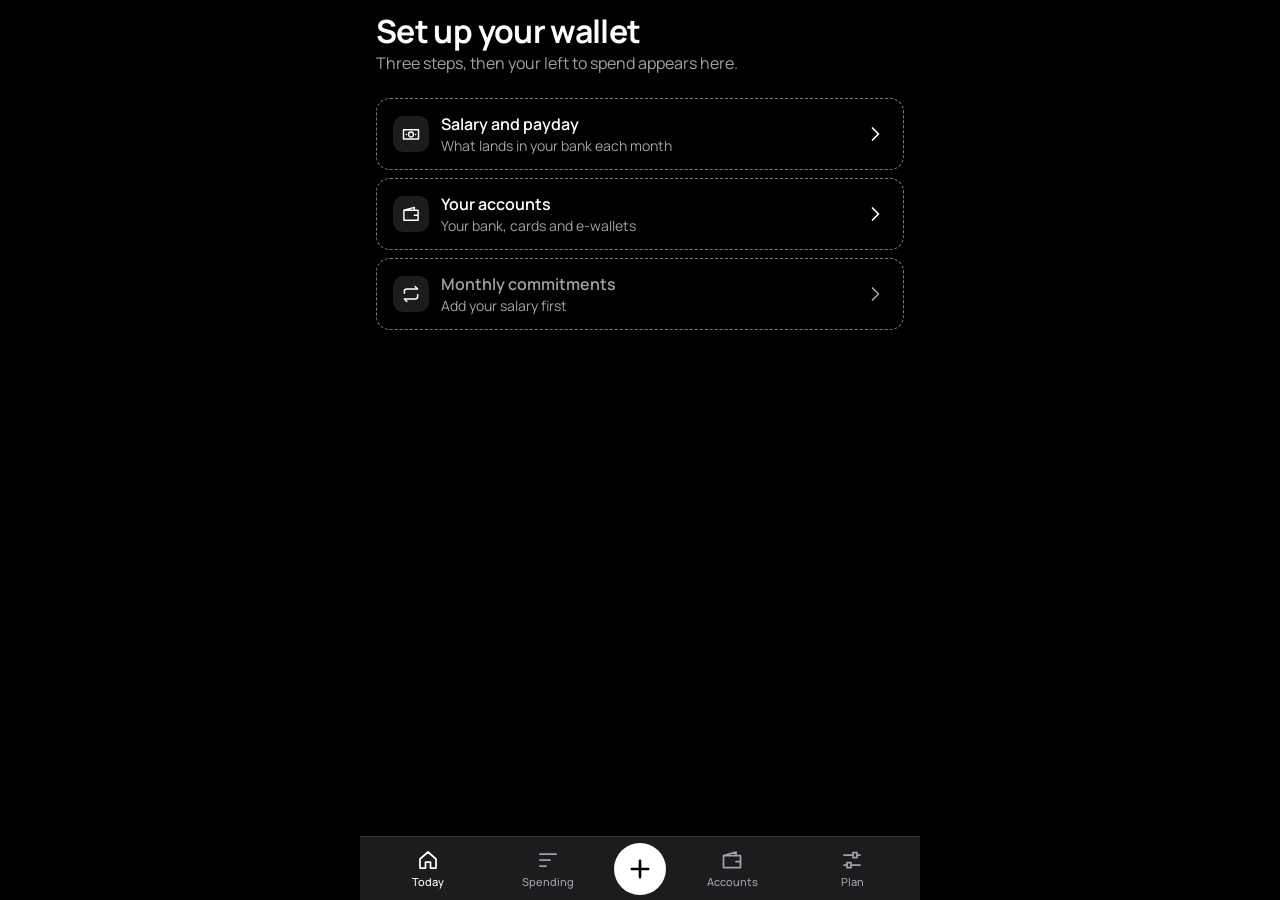
==== commit 8de3c3b4: "feat: add Malaysian bank picker, icons and stack motion, bolder figure Co-Authored-By: Claude Opus 5" ====
--- a/index.html
+++ b/index.html
@@ -33,6 +33,21 @@
     <symbol id="c-health" viewBox="0 0 24 24"><path d="M12 20S4 15 4 9.5A4.5 4.5 0 0 1 12 7a4.5 4.5 0 0 1 8 2.5C20 15 12 20 12 20Z"/></symbol>
     <symbol id="c-fun" viewBox="0 0 24 24"><path d="m12 3 2.6 5.700 6.200.7-4.6 4.200 1.3 6.100L12 16.6 6.5 19.700l1.3-6.100L3.200 9.400l6.200-.7z"/></symbol>
     <symbol id="c-other" viewBox="0 0 24 24"><path d="M5 12h.01M12 12h.01M19 12h.01"/></symbol>
+    <symbol id="i-bank" viewBox="0 0 24 24"><path d="M3 10 12 4l9 6zM5 10v8M10 10v8M14 10v8M19 10v8M3 20h18"/></symbol>
+    <symbol id="i-card" viewBox="0 0 24 24"><path d="M3 6h18v13H3zM3 10.5h18M6.5 15h4"/></symbol>
+    <symbol id="i-target" viewBox="0 0 24 24"><path d="M12 3a9 9 0 1 0 9 9M12 8a4 4 0 1 0 4 4M12 12l8-8M16.5 3.5V7.5h4"/></symbol>
+    <symbol id="i-cash" viewBox="0 0 24 24"><path d="M3 7h18v11H3zM12 15.5a3 3 0 1 0 0-6 3 3 0 0 0 0 6ZM6.5 12.5h.01M17.5 12.5h.01"/></symbol>
+    <symbol id="i-repeat" viewBox="0 0 24 24"><path d="M4 11V9a3 3 0 0 1 3-3h13l-3-3M20 13v2a3 3 0 0 1-3 3H4l3 3"/></symbol>
+    <symbol id="i-house" viewBox="0 0 24 24"><path d="m4 11 8-7 8 7v9H4zM10 20v-6h4v6"/></symbol>
+    <symbol id="i-key" viewBox="0 0 24 24"><path d="M14 10.5a4.5 4.5 0 1 0-1.300 3.200L15 16h2v2h2v2h2v-3l-6.5-5.700M8.5 9h.01"/></symbol>
+    <symbol id="i-shield" viewBox="0 0 24 24"><path d="M12 3 5 6v6c0 4.5 3 7.5 7 9 4-1.5 7-4.5 7-9V6zM9 12l2 2 4-4"/></symbol>
+    <symbol id="i-layers" viewBox="0 0 24 24"><path d="m12 4 9 5-9 5-9-5zM3 14l9 5 9-5"/></symbol>
+    <symbol id="i-tag" viewBox="0 0 24 24"><path d="M4 4h8l8 8-8 8-8-8zM8.5 8.5h.01"/></symbol>
+    <symbol id="i-cloud" viewBox="0 0 24 24"><path d="M7 18a4 4 0 0 1-.5-8A5.5 5.5 0 0 1 17 9a4.5 4.5 0 0 1 .5 9z"/></symbol>
+    <symbol id="i-swap" viewBox="0 0 24 24"><path d="M4 8h15l-4-4M20 16H5l4 4"/></symbol>
+    <symbol id="b-grab" viewBox="0 0 24 24"><path d="M23.129 10.863a2.927 2.927 0 00-2.079-.872c-.57 0-1.141.212-1.455.421-.651.434-1.186.904-2.149 2.148v.894c.817-1.064 1.59-1.903 2.177-2.364.386-.31.933-.501 1.427-.501 1.275 0 2.352 1.077 2.352 2.352v.538c0 .63-.247 1.223-.698 1.668a2.341 2.341 0 01-1.654.685c-1.048 0-1.97-.719-2.22-1.701l-.422.51c.307 1.03 1.417 1.789 2.642 1.789.778 0 1.516-.31 2.079-.872.562-.562.871-1.3.871-2.079v-.538c0-.778-.31-1.517-.871-2.078m-12.8-.274c.406 0 .757.087 1.074.266.149-.186.299-.337.411-.449-.335-.256-.903-.415-1.485-.415-.83 0-1.584.3-2.122.843-.534.54-.83 1.287-.83 2.107v3.489h.598V12.94c0-1.385.968-2.352 2.354-2.352m5.678 5.84v-3.488c0-1.072-.84-1.913-1.913-1.913-.5 0-.976.203-1.343.57a1.895 1.895 0 00-.57 1.343v.538c0 1.037.877 1.913 1.913 1.913.285 0 .671-.07.908-.264v-.631c-.232.187-.57.298-.908.298a1.302 1.302 0 01-1.315-1.316v-.538a1.3 1.3 0 011.315-1.314 1.3 1.3 0 011.316 1.314v3.489zM0 12.596v.193c0 1.036.393 2.003 1.107 2.722a3.759 3.759 0 002.689 1.112c.82 0 1.548-.186 2.162-.551.506-.302.73-.607.75-.635V12.22H3.65v.597H6.11v2.434l-.002.002c-.288.288-.972.77-2.312.77a3.165 3.165 0 01-2.279-.938 3.247 3.247 0 01-.92-2.297v-.193c0-.83.375-1.656 1.026-2.269a3.558 3.558 0 012.442-.967c.847 0 1.438.129 1.913.416v-.67c-.494-.21-1.085-.305-1.913-.305C1.862 8.8 0 10.538 0 12.595m10.329-.968c.226 0 .419.037.571.112.075-.186.151-.339.262-.525-.162-.116-.549-.186-.833-.186-1.09 0-1.913.823-1.913 1.913v3.489h.598V12.94c0-.774.54-1.314 1.315-1.314m-4.351-.702v-.707c-.541-.29-1.131-.419-1.913-.419-.799 0-1.555.293-2.132.824-.577.532-.895 1.233-.895 1.972v.193c0 1.542 1.237 2.796 2.758 2.796 1.237 0 1.745-.405 1.874-.533v-1.794H3.65v.598h1.46v.899l-.005.001c-.187.075-.578.231-1.31.231-.58 0-1.122-.225-1.528-.636a2.203 2.203 0 01-.632-1.562v-.193c0-1.192 1.113-2.198 2.43-2.198.91 0 1.45.147 1.913.528m14.105 1.126c.27-.27.623-.424.967-.424.737 0 1.315.577 1.315 1.314v.538c0 .738-.578 1.316-1.315 1.316-.357 0-.702-.196-.972-.55a2.151 2.151 0 01-.418-1.12l-.484.591c.095.452.33.885.665 1.19.344.313.774.486 1.209.486a1.915 1.915 0 001.913-1.913v-.538c0-.499-.202-.977-.57-1.343a1.896 1.896 0 00-1.343-.57c-.316 0-.818.114-1.417.652l-.002.002c-.16.16-.536.536-.765.804-.384.42-.943 1.054-1.42 1.688v.933c.529-.68.833-1.06 1.33-1.634.445-.519.996-1.15 1.307-1.422m-8.939 1.428c0 .779.31 1.517.872 2.08a2.93 2.93 0 002.078.87c.33 0 .669-.07.908-.188v-.597c-.28.117-.618.188-.908.188-1.274 0-2.352-1.077-2.352-2.353v-.538c0-1.275 1.078-2.352 2.352-2.352a2.34 2.34 0 012.353 2.353v3.488h.598v-3.604a2.979 2.979 0 00-.915-2.006 2.92 2.92 0 00-2.036-.83c-.778 0-1.516.31-2.078.873a2.926 2.926 0 00-.872 2.078zm6.918-2.313c.183-.22.372-.443.596-.631V7.378h-.596zm1.037-.876V7.378h.597V9.88a3.601 3.601 0 00-.597.41"/></symbol>
+    <symbol id="b-shopee" viewBox="0 0 24 24"><path d="M15.9414 17.9633c.229-1.879-.981-3.077-4.1758-4.0969-1.548-.528-2.277-1.22-2.26-2.1719.065-1.056 1.048-1.825 2.352-1.85a5.2898 5.2898 0 0 1 2.8838.89c.116.072.197.06.263-.039.09-.145.315-.494.39-.62.051-.081.061-.187-.068-.281-.185-.1369-.704-.4149-.983-.5319a6.4697 6.4697 0 0 0-2.5118-.514c-1.909.008-3.4129 1.215-3.5389 2.826-.082 1.1629.494 2.1078 1.73 2.8278.262.152 1.6799.716 2.2438.892 1.774.552 2.695 1.5419 2.478 2.6969-.197 1.047-1.299 1.7239-2.818 1.7439-1.2039-.046-2.2878-.537-3.1278-1.19l-.141-.11c-.104-.08-.218-.075-.287.03-.05.077-.376.547-.458.67-.077.108-.035.168.045.234.35.293.817.613 1.134.775a6.7097 6.7097 0 0 0 2.8289.727 4.9048 4.9048 0 0 0 2.0759-.354c1.095-.465 1.8029-1.394 1.9449-2.554zM11.9986 1.4009c-2.068 0-3.7539 1.95-3.8329 4.3899h7.6657c-.08-2.44-1.765-4.3899-3.8328-4.3899zm7.8516 22.5981-.08.001-15.7843-.002c-1.074-.04-1.863-.91-1.971-1.991l-.01-.195L1.298 6.2858a.459.459 0 0 1 .45-.494h4.9748C6.8448 2.568 9.1607 0 11.9996 0c2.8388 0 5.1537 2.5689 5.2757 5.7898h4.9678a.459.459 0 0 1 .458.483l-.773 15.5883-.007.131c-.094 1.094-.979 1.9769-2.0709 2.0059z"/></symbol>
+    <symbol id="b-hsbc" viewBox="0 0 24 24"><path d="m24 12.007-5.996 5.997V5.996L24 12.007zm-5.996-6.01H6.01l5.996 6.01 5.997-6.01zM0 12.006l6.01 5.997V5.996L0 12.007zm6.01 5.997h11.994l-5.997-5.997-5.996 5.997z"/></symbol>
     <symbol id="i-check" viewBox="0 0 24 24"><path d="m5 12.5 4.5 4.5L19 7.5"/></symbol>
   </defs>
 </svg>
--- a/styles.css
+++ b/styles.css
@@ -45,7 +45,7 @@
   --t-body: 1rem;
   --t-section: 1.25rem;
   --t-title: 2rem;
-  --t-figure: 4rem;
+  --t-figure: 4.5rem;
   color-scheme: dark;
 }
 
@@ -96,23 +96,22 @@
 
 .topline { display: flex; justify-content: space-between; align-items: center; gap: var(--s-3); min-height: 40px; }
 h1 { font-size: var(--t-title); line-height: 1.1; font-weight: 700; letter-spacing: -.02em; }
-.topline.quiet { min-height: 24px; }
-.date { color: var(--text-soft); font-size: var(--t-meta); font-weight: 500; }
+.topline.quiet { min-height: var(--s-2); }
 .sync-warning { color: var(--alert); font-size: var(--t-meta); }
 
 /* The answer */
 .hero { container-type: inline-size; margin-top: var(--s-2); }
 
 .figure {
-  /* Fits any amount: .62em per character of Manrope bold, plus the RM mark. */
-  font-size: min(var(--t-figure), calc(100cqw / ((var(--len, 5) + 1.4) * .62)));
-  font-weight: 700;
+  /* Fits any amount: .66em per character of Manrope extra bold, plus the RM mark. */
+  font-size: min(var(--t-figure), calc(100cqw / ((var(--len, 5) + 1.4) * .66)));
+  font-weight: 800;
   line-height: 1.05;
   letter-spacing: -.03em;
   white-space: nowrap;
 }
 .figure .cur { font-size: .42em; font-weight: 600; letter-spacing: 0; color: var(--text-soft); }
-.hero-label { font-size: var(--t-section); font-weight: 600; line-height: 1.2; margin-top: var(--s-1); }
+.hero-label { font-size: var(--t-section); font-weight: 700; line-height: 1.2; margin-top: var(--s-1); }
 .hero[data-state="over"] .hero-label { color: var(--alert); }
 .hero > .hero-sub { margin-top: var(--s-2); font-size: var(--t-meta); }
 
@@ -156,8 +155,6 @@
 .hero[data-state="over"] .figure { color: var(--alert); }
 
 .hero-sub { color: var(--text-soft); }
-.hero-sub b { color: var(--text); font-weight: 600; white-space: nowrap; }
-.hero[data-state="over"] .hero-sub b { color: var(--alert); }
 
 /* Wallet stack */
 .stack { list-style: none; margin: var(--s-5) 0 0; padding: 0; }
@@ -180,7 +177,29 @@
 .acct[data-type="card"] { background: var(--card-credit); }
 .acct[data-type="ewallet"] { background: var(--card-wallet); }
 .acct[data-type="bank"] { background: var(--card-bank); }
-.acct-main { flex: 1 1 11ch; min-width: 0; }
+.acct-main { flex: 1 1 9ch; min-width: 0; }
+.tile {
+  flex: none;
+  width: 36px; height: 36px;
+  display: grid; place-items: center;
+  border-radius: var(--r-control);
+  background: rgb(255 255 255 / .16);
+  color: var(--text);
+}
+.tile .icon { width: 20px; height: 20px; }
+.tile .icon.fill { fill: currentColor; stroke: none; }
+.rows .tile { background: var(--surface-up); }
+.acct.ghost .tile { background: var(--surface); }
+.mono { font-size: .75rem; font-weight: 800; line-height: 1; letter-spacing: -.01em; }
+.mono[data-len="4"] { font-size: .625rem; }
+.mono[data-len="1"], .mono[data-len="2"] { font-size: .875rem; }
+
+.brands { display: grid; grid-template-columns: repeat(4, 1fr); gap: var(--s-2); }
+.brand { position: relative; display: grid; justify-items: center; align-content: start; gap: var(--s-1); padding: var(--s-2) 2px; border-radius: var(--r-control); text-align: center; font-size: .6875rem; line-height: 1.2; cursor: pointer; }
+.brand input { position: absolute; opacity: 0; inset: 0; margin: 0; cursor: pointer; }
+.brand:has(input:checked) { background: var(--surface-up); box-shadow: inset 0 0 0 2px var(--text); }
+.brand:has(input:focus-visible) { outline: 2px solid var(--text); outline-offset: 2px; }
+.brand .tile { width: 44px; height: 44px; border-radius: 12px; }
 .acct-name { display: block; font-weight: 600; overflow-wrap: anywhere; }
 .acct-type { display: block; font-size: var(--t-meta); }
 .acct-balance { margin-left: auto; font-weight: 600; white-space: nowrap; }
@@ -370,6 +389,16 @@
   overflow: auto;
   overscroll-behavior: contain;
 }
+.deal .stack li { animation: deal .56s cubic-bezier(.16, 1, .3, 1) backwards; }
+.deal .stack li:nth-child(2) { --from: -66px; animation-delay: 40ms; }
+.deal .stack li:nth-child(3) { --from: -132px; animation-delay: 80ms; }
+.deal .stack li:nth-child(4) { --from: -198px; animation-delay: 120ms; }
+.deal .stack li:nth-child(n+5) { --from: -264px; animation-delay: 160ms; }
+@keyframes deal { from { transform: translateY(var(--from, 0)); } }
+.acct { transition: transform .12s cubic-bezier(.16, 1, .3, 1); }
+.acct:active:not(:disabled) { transform: translateY(-3px) scale(.99); }
+.tabs .add { transition: transform .12s cubic-bezier(.16, 1, .3, 1); }
+.tabs .add:active { transform: scale(.9); }
 dialog[open] { animation: sheet-up .28s cubic-bezier(.16, 1, .3, 1); }
 @keyframes sheet-up { from { transform: translateY(32px); opacity: 0; } }
 dialog::backdrop { background: var(--scrim); }
@@ -417,6 +446,8 @@
 form:not([data-type="spend"]) .only-spend,
 form[data-type="transfer"] .not-transfer,
 form:not([data-type="transfer"]) .only-transfer,
+form[data-type="ewallet"] .not-ewallet,
+form:not([data-type="ewallet"]) .only-ewallet,
 form[data-type="card"] .not-card,
 form:not([data-type="card"]) .only-card { display: none; }
 
@@ -445,5 +476,6 @@
 
 @media (prefers-reduced-motion: reduce) {
   #toast, .grow input[type="checkbox"], .grow input[type="checkbox"]::after { transition: none; }
-  dialog[open] { animation: none; }
-}
+  dialog[open], .deal .stack li { animation: none; }
+  .acct, .tabs .add { transition: none; }
+}
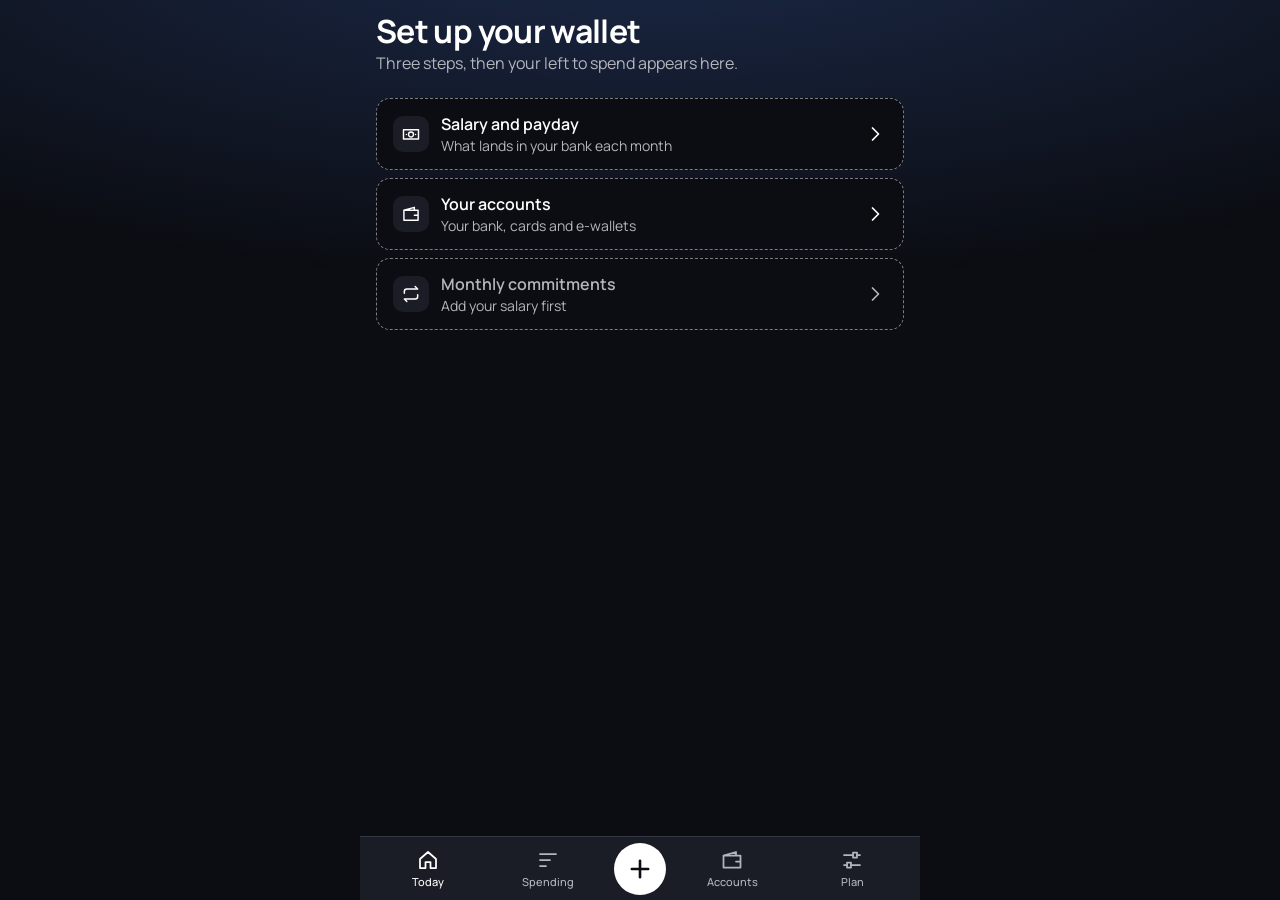
==== commit 3a1688ed: "feat: add living pace glow and match remaining sheets Co-Authored-By: Claude Opus 5.5 <noreply@anthr" ====
--- a/index.html
+++ b/index.html
@@ -5,7 +5,7 @@
 <meta name="viewport" content="width=device-width,initial-scale=1,viewport-fit=cover">
 <title>Left to Spend</title>
 <meta name="description" content="Personal finance tracker: how much more you can spend and how much to save.">
-<meta name="theme-color" content="#000000">
+<meta name="theme-color" content="#0b0d12">
 <meta name="apple-mobile-web-app-capable" content="yes">
 <meta name="apple-mobile-web-app-status-bar-style" content="black-translucent">
 <meta name="apple-mobile-web-app-title" content="Left to Spend">
@@ -48,6 +48,9 @@
     <symbol id="b-grab" viewBox="0 0 24 24"><path d="M23.129 10.863a2.927 2.927 0 00-2.079-.872c-.57 0-1.141.212-1.455.421-.651.434-1.186.904-2.149 2.148v.894c.817-1.064 1.59-1.903 2.177-2.364.386-.31.933-.501 1.427-.501 1.275 0 2.352 1.077 2.352 2.352v.538c0 .63-.247 1.223-.698 1.668a2.341 2.341 0 01-1.654.685c-1.048 0-1.97-.719-2.22-1.701l-.422.51c.307 1.03 1.417 1.789 2.642 1.789.778 0 1.516-.31 2.079-.872.562-.562.871-1.3.871-2.079v-.538c0-.778-.31-1.517-.871-2.078m-12.8-.274c.406 0 .757.087 1.074.266.149-.186.299-.337.411-.449-.335-.256-.903-.415-1.485-.415-.83 0-1.584.3-2.122.843-.534.54-.83 1.287-.83 2.107v3.489h.598V12.94c0-1.385.968-2.352 2.354-2.352m5.678 5.84v-3.488c0-1.072-.84-1.913-1.913-1.913-.5 0-.976.203-1.343.57a1.895 1.895 0 00-.57 1.343v.538c0 1.037.877 1.913 1.913 1.913.285 0 .671-.07.908-.264v-.631c-.232.187-.57.298-.908.298a1.302 1.302 0 01-1.315-1.316v-.538a1.3 1.3 0 011.315-1.314 1.3 1.3 0 011.316 1.314v3.489zM0 12.596v.193c0 1.036.393 2.003 1.107 2.722a3.759 3.759 0 002.689 1.112c.82 0 1.548-.186 2.162-.551.506-.302.73-.607.75-.635V12.22H3.65v.597H6.11v2.434l-.002.002c-.288.288-.972.77-2.312.77a3.165 3.165 0 01-2.279-.938 3.247 3.247 0 01-.92-2.297v-.193c0-.83.375-1.656 1.026-2.269a3.558 3.558 0 012.442-.967c.847 0 1.438.129 1.913.416v-.67c-.494-.21-1.085-.305-1.913-.305C1.862 8.8 0 10.538 0 12.595m10.329-.968c.226 0 .419.037.571.112.075-.186.151-.339.262-.525-.162-.116-.549-.186-.833-.186-1.09 0-1.913.823-1.913 1.913v3.489h.598V12.94c0-.774.54-1.314 1.315-1.314m-4.351-.702v-.707c-.541-.29-1.131-.419-1.913-.419-.799 0-1.555.293-2.132.824-.577.532-.895 1.233-.895 1.972v.193c0 1.542 1.237 2.796 2.758 2.796 1.237 0 1.745-.405 1.874-.533v-1.794H3.65v.598h1.46v.899l-.005.001c-.187.075-.578.231-1.31.231-.58 0-1.122-.225-1.528-.636a2.203 2.203 0 01-.632-1.562v-.193c0-1.192 1.113-2.198 2.43-2.198.91 0 1.45.147 1.913.528m14.105 1.126c.27-.27.623-.424.967-.424.737 0 1.315.577 1.315 1.314v.538c0 .738-.578 1.316-1.315 1.316-.357 0-.702-.196-.972-.55a2.151 2.151 0 01-.418-1.12l-.484.591c.095.452.33.885.665 1.19.344.313.774.486 1.209.486a1.915 1.915 0 001.913-1.913v-.538c0-.499-.202-.977-.57-1.343a1.896 1.896 0 00-1.343-.57c-.316 0-.818.114-1.417.652l-.002.002c-.16.16-.536.536-.765.804-.384.42-.943 1.054-1.42 1.688v.933c.529-.68.833-1.06 1.33-1.634.445-.519.996-1.15 1.307-1.422m-8.939 1.428c0 .779.31 1.517.872 2.08a2.93 2.93 0 002.078.87c.33 0 .669-.07.908-.188v-.597c-.28.117-.618.188-.908.188-1.274 0-2.352-1.077-2.352-2.353v-.538c0-1.275 1.078-2.352 2.352-2.352a2.34 2.34 0 012.353 2.353v3.488h.598v-3.604a2.979 2.979 0 00-.915-2.006 2.92 2.92 0 00-2.036-.83c-.778 0-1.516.31-2.078.873a2.926 2.926 0 00-.872 2.078zm6.918-2.313c.183-.22.372-.443.596-.631V7.378h-.596zm1.037-.876V7.378h.597V9.88a3.601 3.601 0 00-.597.41"/></symbol>
     <symbol id="b-shopee" viewBox="0 0 24 24"><path d="M15.9414 17.9633c.229-1.879-.981-3.077-4.1758-4.0969-1.548-.528-2.277-1.22-2.26-2.1719.065-1.056 1.048-1.825 2.352-1.85a5.2898 5.2898 0 0 1 2.8838.89c.116.072.197.06.263-.039.09-.145.315-.494.39-.62.051-.081.061-.187-.068-.281-.185-.1369-.704-.4149-.983-.5319a6.4697 6.4697 0 0 0-2.5118-.514c-1.909.008-3.4129 1.215-3.5389 2.826-.082 1.1629.494 2.1078 1.73 2.8278.262.152 1.6799.716 2.2438.892 1.774.552 2.695 1.5419 2.478 2.6969-.197 1.047-1.299 1.7239-2.818 1.7439-1.2039-.046-2.2878-.537-3.1278-1.19l-.141-.11c-.104-.08-.218-.075-.287.03-.05.077-.376.547-.458.67-.077.108-.035.168.045.234.35.293.817.613 1.134.775a6.7097 6.7097 0 0 0 2.8289.727 4.9048 4.9048 0 0 0 2.0759-.354c1.095-.465 1.8029-1.394 1.9449-2.554zM11.9986 1.4009c-2.068 0-3.7539 1.95-3.8329 4.3899h7.6657c-.08-2.44-1.765-4.3899-3.8328-4.3899zm7.8516 22.5981-.08.001-15.7843-.002c-1.074-.04-1.863-.91-1.971-1.991l-.01-.195L1.298 6.2858a.459.459 0 0 1 .45-.494h4.9748C6.8448 2.568 9.1607 0 11.9996 0c2.8388 0 5.1537 2.5689 5.2757 5.7898h4.9678a.459.459 0 0 1 .458.483l-.773 15.5883-.007.131c-.094 1.094-.979 1.9769-2.0709 2.0059z"/></symbol>
     <symbol id="b-hsbc" viewBox="0 0 24 24"><path d="m24 12.007-5.996 5.997V5.996L24 12.007zm-5.996-6.01H6.01l5.996 6.01 5.997-6.01zM0 12.006l6.01 5.997V5.996L0 12.007zm6.01 5.997h11.994l-5.997-5.997-5.996 5.997z"/></symbol>
+    <symbol id="i-calendar" viewBox="0 0 24 24"><path d="M5 5h14v15H5zM5 10h14M9 3v4M15 3v4"/></symbol>
+    <symbol id="i-note" viewBox="0 0 24 24"><path d="M5 19.5v-3L16 5.5l3 3L8 19.5zM13.5 8l3 3"/></symbol>
+    <symbol id="i-trash" viewBox="0 0 24 24"><path d="M4 7h16M9 7V4h6v3M6.5 7l1 13h9l1-13M10 11v5.5M14 11v5.5"/></symbol>
     <symbol id="i-check" viewBox="0 0 24 24"><path d="m5 12.5 4.5 4.5L19 7.5"/></symbol>
   </defs>
 </svg>
--- a/styles.css
+++ b/styles.css
@@ -5,18 +5,24 @@
   font-display: swap;
 }
 
+@property --glow { syntax: "<color>"; inherits: true; initial-value: #1c2a4a; }
+
 :root {
-  --ground: #000;
-  --surface: #1c1c1e;
-  --surface-up: #2c2c2e;
-  --line: #38383a;
+  --ground: #0b0d12;
+  --surface: #1a1d25;
+  --surface-up: #2a2e38;
+  --line: #333845;
   --stroke: #7c7c80;
   --text: #fff;
-  --text-soft: #a1a1a6;
+  --text-soft: #b4b6be;
+  --glow-calm: #1c2a4a;
+  --glow-ok: #0f5a3a;
+  --glow-fast: #6b5a00;
+  --glow-over: #6e2413;
   --card-save: #1f6feb;
   --card-credit: #c9481f;
   --card-wallet: #12805a;
-  --card-bank: #2c2c2e;
+  --card-bank: #2a2e38;
   --link: #5aa2ff;
   --gain: #30d158;
   --alert: #ff7a5c;
@@ -62,10 +68,24 @@
 
 body {
   margin: 0;
+  --glow: var(--glow-calm);
   background: var(--ground);
   color: var(--text);
   font: 400 var(--t-body)/1.4 var(--ui);
   caret-color: var(--link);
+}
+
+/* The screen shows pace before any number is read. */
+body[data-pace="ok"] { --glow: var(--glow-ok); }
+body[data-pace="fast"] { --glow: var(--glow-fast); }
+body[data-pace="over"] { --glow: var(--glow-over); }
+body { transition: --glow .8s ease; }
+body::before {
+  content: "";
+  position: fixed; inset: 0 0 auto; z-index: -1;
+  height: 62vh;
+  background: radial-gradient(120% 90% at 50% -14%, var(--glow), transparent 72%);
+  pointer-events: none;
 }
 
 ::selection { background: var(--text); color: var(--ground); }
@@ -116,15 +136,16 @@
 .hero > .hero-sub { margin-top: var(--s-2); font-size: var(--t-meta); }
 
 .pace { position: relative; height: 8px; margin-top: var(--s-4); border-radius: 4px; background: var(--surface-up); }
-.pace-fill { display: block; height: 100%; min-width: 8px; border-radius: 4px; background: var(--gain); }
+.pace-fill { display: block; height: 100%; min-width: 8px; border-radius: 4px; background: var(--gain); transform-origin: 0 50%; }
 .pace[data-pace="fast"] .pace-fill { background: var(--caution); }
 .pace[data-pace="over"] .pace-fill { background: var(--alert); }
-.pace-now { position: absolute; top: -3px; width: 2px; height: 14px; margin-left: -1px; border-radius: 1px; background: var(--text); box-shadow: 0 0 0 1px var(--ground); }
+.pace-now { position: absolute; top: -3px; width: 2px; height: 14px; margin-left: -1px; background: var(--text); box-shadow: 0 0 0 1px var(--ground); }
 .pace-row { display: flex; flex-wrap: wrap; justify-content: space-between; gap: 0 var(--s-3); margin-top: var(--s-2); font-size: var(--t-meta); color: var(--text-soft); }
 .pace-word { font-weight: 600; color: var(--gain); }
 .pace-word[data-pace="fast"] { color: var(--caution); }
 .pace-word[data-pace="over"] { color: var(--alert); }
 
+.mix, .cat-bar { transform-origin: 0 50%; }
 .mix { display: flex; gap: 2px; height: 10px; margin-top: var(--s-4); }
 .mix span { min-width: 4px; background: var(--stroke); }
 .mix span:first-child { border-radius: 4px 0 0 4px; }
@@ -190,11 +211,13 @@
 .tile .icon.fill { fill: currentColor; stroke: none; }
 .rows .tile { background: var(--surface-up); }
 .acct.ghost .tile { background: var(--surface); }
-.mono { font-size: .75rem; font-weight: 800; line-height: 1; letter-spacing: -.01em; }
-.mono[data-len="4"] { font-size: .625rem; }
-.mono[data-len="1"], .mono[data-len="2"] { font-size: .875rem; }
-
-.brands { display: grid; grid-template-columns: repeat(4, 1fr); gap: var(--s-2); }
+/* Fixed px: monograms are tile artwork and must stay inside the tile at any text size. */
+.acct .tile[style] { box-shadow: 0 0 0 1px rgb(255 255 255 / .4); }
+.mono { font-size: 12px; font-weight: 800; line-height: 1; letter-spacing: -.01em; }
+.mono[data-len="4"] { font-size: 10px; }
+.mono[data-len="1"], .mono[data-len="2"] { font-size: 14px; }
+
+.brands { display: grid; grid-template-columns: repeat(auto-fill, minmax(4.75rem, 1fr)); gap: var(--s-2); }
 .brand { position: relative; display: grid; justify-items: center; align-content: start; gap: var(--s-1); padding: var(--s-2) 2px; border-radius: var(--r-control); text-align: center; font-size: .6875rem; line-height: 1.2; cursor: pointer; }
 .brand input { position: absolute; opacity: 0; inset: 0; margin: 0; cursor: pointer; }
 .brand:has(input:checked) { background: var(--surface-up); box-shadow: inset 0 0 0 2px var(--text); }
@@ -224,6 +247,7 @@
 .empty { color: var(--text-soft); padding: var(--s-3) 0; }
 
 .notice { background: var(--surface); border-radius: var(--r-card); padding: var(--s-4); margin-top: var(--s-5); display: grid; gap: var(--s-3); }
+.notice-head { display: flex; gap: var(--s-3); align-items: flex-start; }
 .notice-actions { display: flex; gap: var(--s-2); }
 
 .rows { list-style: none; margin: 0; padding: 0 var(--s-4); background: var(--surface); border-radius: var(--r-card); }
@@ -244,6 +268,7 @@
 .sum-table { width: 100%; border-collapse: collapse; }
 .sum-table th, .sum-table td { padding: var(--s-2) 0; border-top: 1px solid var(--line); }
 .sum-table tr:first-child th, .sum-table tr:first-child td { border-top: 0; }
+.sum-table th .icon { width: 18px; height: 18px; margin-right: var(--s-2); vertical-align: -4px; }
 .sum-table th { font-weight: 400; text-align: left; color: var(--text-soft); overflow-wrap: anywhere; }
 .sum-table td { text-align: right; white-space: nowrap; padding-left: var(--s-3); }
 .sum-table .total th, .sum-table .total td { color: var(--text); font-weight: 600; }
@@ -283,6 +308,8 @@
 }
 .btn.primary { background: var(--text); color: var(--ground); }
 .btn.wide { width: 100%; margin-top: var(--s-3); }
+.btn { gap: var(--s-2); }
+.btn .icon { width: 20px; height: 20px; }
 .btn.danger { width: 100%; margin-top: var(--s-5); background: none; color: var(--alert); border: 1px solid var(--alert); }
 
 .field { display: block; margin-top: var(--s-4); }
@@ -304,14 +331,16 @@
 dialog .field select { background-color: var(--surface-up); }
 .form-rows { margin-top: var(--s-3); }
 .grow {
-  display: flex; justify-content: space-between; align-items: center; gap: var(--s-3);
+  display: flex; flex-wrap: wrap; justify-content: space-between; align-items: center; gap: 0 var(--s-3);
   min-height: 52px;
+  padding: var(--s-1) 0;
 }
 .grow + .grow { border-top: 1px solid var(--line); }
-.grow > span { flex: 1 1 auto; min-width: 0; }
-.grow:has(select) > span { flex: none; }
+.grow > .tile { flex: none; }
+.grow > span:not(.tile) { flex: 1 1 6rem; min-width: 0; }
+.grow input[type="date"] { flex: 0 0 12.5rem; }
 .grow input:not([type="checkbox"]), .grow select {
-  flex: 0 1 46%; min-width: 0; min-height: 44px;
+  flex: 1 1 5.5rem; min-width: 0; min-height: 44px;
   border: 0; border-radius: var(--s-2);
   background: none;
   font-size: var(--t-body);
@@ -321,18 +350,19 @@
 .grow input::placeholder { color: var(--text-soft); opacity: 1; }
 .grow select {
   padding-right: 22px;
-  flex: 1 1 0;
+  flex: 1 1 8rem;
   background: url("data:image/svg+xml,%3Csvg xmlns='http://www.w3.org/2000/svg' width='16' height='16' fill='none' stroke='%23a1a1a6' stroke-width='1.75' stroke-linecap='round' stroke-linejoin='round'%3E%3Cpath d='m3.5 6 4.5 4.5L12.5 6'/%3E%3C/svg%3E") no-repeat right center;
   text-overflow: ellipsis;
 }
 dialog .form-rows { background: var(--surface-up); }
+dialog .form-rows .tile { background: rgb(255 255 255 / .1); }
 dialog .grow + .grow { border-color: var(--stroke); }
 .form-note { margin-top: var(--s-2); }
 .field-hint { display: block; margin-top: var(--s-1); font-size: var(--t-meta); color: var(--text-soft); }
 
 .grow input[type="checkbox"] {
   -webkit-appearance: none; appearance: none;
-  flex: none; position: relative; margin: 0;
+  flex: none; position: relative; margin: 0 0 0 auto;
   width: 51px; height: 31px;
   border-radius: 16px;
   background: var(--stroke);
@@ -420,7 +450,7 @@
 
 .amount-field input {
   height: 1.5em;
-  font-size: var(--t-figure); font-weight: 700; letter-spacing: -.02em;
+  font-size: var(--t-figure); font-weight: 800; letter-spacing: -.03em;
   border: 0; border-bottom: 1px solid var(--stroke); border-radius: 0;
   background: none !important;
   padding: 0;
@@ -431,7 +461,8 @@
 .seg { display: flex; flex-wrap: wrap; gap: 2px; padding: 2px; border-radius: var(--r-control); background: var(--surface-up); }
 .seg label { position: relative; flex: 1 1 30%; }
 .seg input { position: absolute; opacity: 0; inset: 0; margin: 0; }
-.seg span { display: grid; place-items: center; min-height: 44px; padding: 0 var(--s-2); border-radius: var(--s-2); font-size: var(--t-meta); font-weight: 500; }
+.seg label > span { display: flex; align-items: center; justify-content: center; gap: 6px; min-height: 44px; padding: 0 var(--s-2); border-radius: var(--s-2); font-size: var(--t-meta); font-weight: 500; }
+.seg .icon { width: 16px; height: 16px; }
 .seg input:checked + span { background: var(--text); color: var(--ground); font-weight: 600; }
 .seg input:focus-visible + span { outline: 2px solid var(--text); }
 
@@ -439,7 +470,11 @@
 .chips { display: flex; flex-wrap: wrap; gap: var(--s-2); }
 .chips label { position: relative; }
 .chips input { position: absolute; opacity: 0; inset: 0; margin: 0; }
-.chips span { display: grid; place-items: center; min-height: 44px; padding: 0 var(--s-4); border-radius: 22px; border: 1px solid var(--stroke); font-size: var(--t-meta); font-weight: 500; }
+.chips .badge, .chips .tile { width: 28px; height: 28px; border-radius: 50%; }
+.chips .badge .icon, .chips .tile .icon { width: 16px; height: 16px; }
+.chips .tile .mono { font-size: 9px; }
+.chips input:checked + span .tile:not([style]) { background: rgb(0 0 0 / .1); color: var(--ground); }
+.chips label > span { display: flex; align-items: center; gap: var(--s-2); min-height: 44px; padding: 0 var(--s-4) 0 var(--s-2); border-radius: 22px; border: 1px solid var(--stroke); font-size: var(--t-meta); font-weight: 500; }
 .chips input:checked + span { background: var(--text); border-color: var(--text); color: var(--ground); font-weight: 600; }
 .chips input:focus-visible + span { outline: 2px solid var(--text); outline-offset: 2px; }
 
@@ -464,6 +499,8 @@
   transition: opacity .2s, transform .2s cubic-bezier(.16, 1, .3, 1);
 }
 #toast.show { opacity: 1; transform: none; pointer-events: auto; }
+.toast-text { display: flex; align-items: center; gap: var(--s-2); }
+.toast-text .icon { width: 20px; height: 20px; color: var(--gain); }
 #toast button { min-height: 44px; color: var(--link); font-weight: 600; }
 
 .acct:active:not(:disabled), .btn:active, .tabs .add:active { filter: brightness(.82); }
@@ -475,7 +512,9 @@
 }
 
 @media (prefers-reduced-motion: reduce) {
+  body { transition: none; }
   #toast, .grow input[type="checkbox"], .grow input[type="checkbox"]::after { transition: none; }
   dialog[open], .deal .stack li { animation: none; }
   .acct, .tabs .add { transition: none; }
-}
+  .acct:active:not(:disabled), .tabs .add:active { transform: none; }
+}
